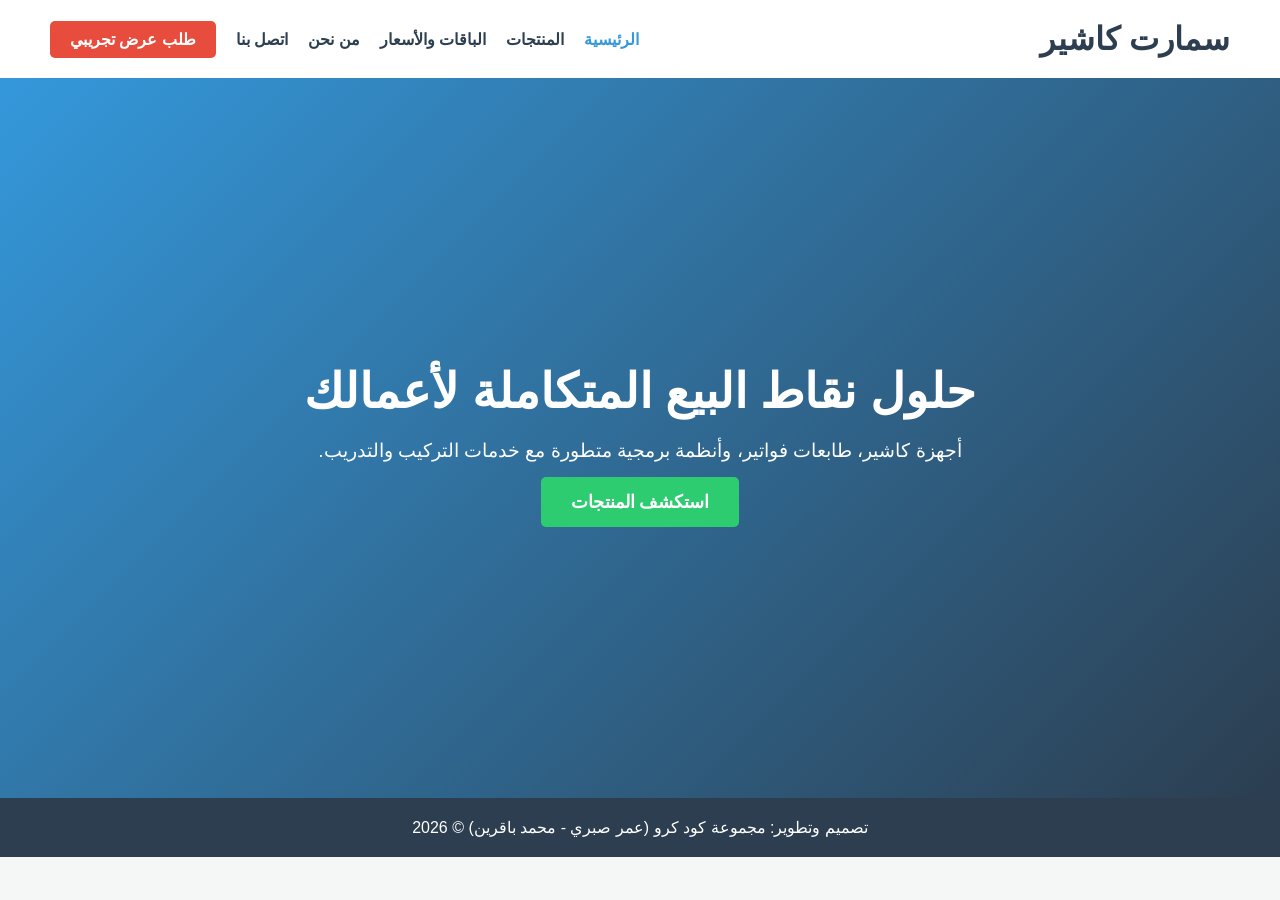
==== index.html @ 4216b622 "Initial commit" ====
<!DOCTYPE html>
<html lang="ar" dir="rtl">
<head>
    <meta charset="UTF-8">
    <meta name="viewport" content="width=device-width, initial-scale=1.0">
    <title>سمارت كاشير | الرئيسية</title>
    <link rel="stylesheet" href="css/style.css">
</head>
<body>

    <!-- شريط التنقل العلوي -->
    <header>
        <div class="logo">
            <h1>سمارت كاشير</h1>
        </div>
        <nav>
            <ul>
                <li><a href="index.html" class="active">الرئيسية</a></li>
                <li><a href="products.html">المنتجات</a></li>
                <li><a href="pricing.html">الباقات والأسعار</a></li>
                <li><a href="about.html">من نحن</a></li>
                <li><a href="contact.html">اتصل بنا</a></li>
                <li><a href="demo.html" class="btn-demo">طلب عرض تجريبي</a></li>
            </ul>
        </nav>
    </header>

    <!-- القسم الرئيسي (واجهة الموقع) -->
    <section class="hero">
        <div class="hero-content">
            <h2>حلول نقاط البيع المتكاملة لأعمالك</h2>
            <p>أجهزة كاشير، طابعات فواتير، وأنظمة برمجية متطورة مع خدمات التركيب والتدريب.</p>
            <a href="products.html" class="btn-primary">استكشف المنتجات</a>
        </div>
    </section>

    <!-- تذييل الصفحة -->
    <footer>
        <p>تصميم وتطوير: مجموعة كود كرو (عمر صبري - محمد باقرين) &copy; 2026</p>
    </footer>

</body>
</html>
---- css/style.css ----
/* إعدادات عامة */
* {
    margin: 0;
    padding: 0;
    box-sizing: border-box;
    font-family: 'Segoe UI', Tahoma, Geneva, Verdana, sans-serif;
}

body {
    background-color: #f4f7f6;
    color: #333;
}

/* شريط التنقل */
header {
    background-color: #ffffff;
    display: flex;
    justify-content: space-between;
    align-items: center;
    padding: 20px 50px;
    box-shadow: 0 2px 5px rgba(0,0,0,0.1);
}

header .logo h1 {
    color: #2c3e50;
}

nav ul {
    list-style: none;
    display: flex;
    align-items: center;
}

nav ul li {
    margin-right: 20px;
}

nav ul li a {
    text-decoration: none;
    color: #2c3e50;
    font-weight: bold;
    transition: color 0.3s;
}

nav ul li a:hover, nav ul li a.active {
    color: #3498db;
}

/* زر طلب العرض التجريبي */
.btn-demo {
    background-color: #e74c3c;
    color: white !important;
    padding: 10px 20px;
    border-radius: 5px;
}

.btn-demo:hover {
    background-color: #c0392b;
}

/* القسم الرئيسي (Hero) */
.hero {
    height: 80vh;
    display: flex;
    justify-content: center;
    align-items: center;
    text-align: center;
    background: linear-gradient(135deg, #3498db, #2c3e50);
    color: white;
    padding: 0 20px;
}

.hero h2 {
    font-size: 3rem;
    margin-bottom: 20px;
}

.hero p {
    font-size: 1.2rem;
    margin-bottom: 30px;
}

.btn-primary {
    background-color: #2ecc71;
    color: white;
    padding: 15px 30px;
    text-decoration: none;
    font-size: 1.1rem;
    border-radius: 5px;
    font-weight: bold;
}

.btn-primary:hover {
    background-color: #27ae60;
}

/* التذييل */
footer {
    text-align: center;
    padding: 20px;
    background-color: #2c3e50;
    color: white;
    margin-top: auto;
}

/* --- تنسيقات صفحة المنتجات --- */
.products-section {
    padding: 50px 20px;
    max-width: 1200px;
    margin: 0 auto;
}

.section-title {
    text-align: center;
    margin-bottom: 40px;
}

.section-title h2 {
    font-size: 2.5rem;
    color: #2c3e50;
    margin-bottom: 10px;
}

.section-title p {
    color: #7f8c8d;
    font-size: 1.1rem;
}

/* شبكة عرض المنتجات */
.product-grid {
    display: grid;
    grid-template-columns: repeat(auto-fit, minmax(250px, 1fr));
    gap: 30px;
}

/* بطاقة المنتج */
.product-card {
    background-color: #ffffff;
    border-radius: 10px;
    padding: 20px;
    text-align: center;
    box-shadow: 0 4px 8px rgba(0,0,0,0.1);
    transition: transform 0.3s ease, box-shadow 0.3s ease;
}

.product-card:hover {
    transform: translateY(-10px);
    box-shadow: 0 10px 20px rgba(0,0,0,0.15);
}

.product-placeholder {
    background-color: #ecf0f1;
    color: #95a5a6;
    height: 180px;
    border-radius: 8px;
    display: flex;
    align-items: center;
    justify-content: center;
    margin-bottom: 15px;
    font-weight: bold;
    border: 2px dashed #bdc3c7;
}

.product-card h3 {
    color: #2c3e50;
    font-size: 1.3rem;
    margin-bottom: 10px;
}

.product-card p {
    color: #7f8c8d;
    font-size: 0.95rem;
    margin-bottom: 15px;
    line-height: 1.5;
}

.product-card .price {
    display: block;
    font-size: 1.5rem;
    color: #e74c3c;
    font-weight: bold;
    margin-bottom: 15px;
}

/* زر التفاصيل المفرغ */
.btn-outline {
    display: inline-block;
    padding: 10px 20px;
    border: 2px solid #3498db;
    color: #3498db;
    text-decoration: none;
    border-radius: 5px;
    font-weight: bold;
    transition: background-color 0.3s, color 0.3s;
}

.btn-outline:hover {
    background-color: #3498db;
    color: #ffffff;
}

/* --- تنسيقات صفحة الباقات والأسعار --- */
.pricing-section {
    padding: 50px 20px;
    max-width: 1100px;
    margin: 0 auto;
}

.pricing-grid {
    display: grid;
    grid-template-columns: repeat(auto-fit, minmax(300px, 1fr));
    gap: 30px;
    margin-top: 40px;
    align-items: center; /* لتوسيط البطاقات بشكل جميل */
}

/* تصميم بطاقة السعر الأساسية */
.pricing-card {
    background-color: #ffffff;
    border-radius: 10px;
    padding: 40px 20px;
    text-align: center;
    box-shadow: 0 5px 15px rgba(0,0,0,0.05);
    border: 1px solid #ecf0f1;
    position: relative;
    transition: transform 0.3s ease;
}

.pricing-card:hover {
    transform: translateY(-5px);
}

.pricing-card h3 {
    color: #2c3e50;
    font-size: 1.5rem;
    margin-bottom: 15px;
}

.pricing-card .price {
    color: #7f8c8d;
    font-size: 1.1rem;
    margin-bottom: 25px;
}

.pricing-card .price span {
    font-size: 3rem;
    color: #2c3e50;
    font-weight: bold;
}

/* قائمة مميزات الباقة */
.pricing-card .features {
    list-style: none;
    margin-bottom: 30px;
    padding: 0;
}

.pricing-card .features li {
    color: #7f8c8d;
    margin-bottom: 15px;
    border-bottom: 1px solid #ecf0f1;
    padding-bottom: 10px;
}

.pricing-card .features li:last-child {
    border-bottom: none;
}

/* تصميم الباقة الاحترافية (المميزة) */
.pricing-card.featured {
    border: 2px solid #3498db;
    box-shadow: 0 10px 25px rgba(52, 152, 219, 0.2);
    transform: scale(1.05); /* جعلها أكبر قليلاً من الباقين */
    z-index: 1;
}

.pricing-card.featured:hover {
    transform: scale(1.05) translateY(-5px);
}

/* شريط "الأكثر طلباً" */
.pricing-card.featured .badge {
    background-color: #3498db;
    color: #ffffff;
    padding: 8px 20px;
    border-radius: 20px;
    font-size: 0.9rem;
    font-weight: bold;
    position: absolute;
    top: -15px;
    left: 50%;
    transform: translateX(-50%);
}

/* --- تنسيقات صفحة طلب العرض التجريبي (النماذج) --- */
.demo-section {
    padding: 50px 20px;
}

.demo-container {
    max-width: 600px; /* لتحديد عرض النموذج وجعله أنيقاً في المنتصف */
    margin: 0 auto;
    background-color: #ffffff;
    padding: 40px;
    border-radius: 10px;
    box-shadow: 0 4px 15px rgba(0,0,0,0.05);
    border-top: 4px solid #3498db; /* شريط أزرق جمالي أعلى النموذج */
}

.demo-form .form-group {
    margin-bottom: 20px;
}

.demo-form label {
    display: block;
    margin-bottom: 8px;
    color: #2c3e50;
    font-weight: bold;
}

/* تنسيق حقول الإدخال والقائمة المنسدلة ومربع النص */
.demo-form input,
.demo-form select,
.demo-form textarea {
    width: 100%;
    padding: 12px;
    border: 1px solid #dcdde1;
    border-radius: 5px;
    font-size: 1rem;
    font-family: inherit; /* لتوحيد نوع الخط مع باقي الموقع */
    transition: border-color 0.3s, box-shadow 0.3s;
}

/* تأثير عند النقر داخل الحقل (Focus) */
.demo-form input:focus,
.demo-form select:focus,
.demo-form textarea:focus {
    border-color: #3498db;
    box-shadow: 0 0 5px rgba(52, 152, 219, 0.3);
    outline: none;
}

/* تمديد زر الإرسال بعرض النموذج كامل */
.btn-submit {
    width: 100%;
    cursor: pointer;
    border: none;
    font-size: 1.2rem;
    margin-top: 10px;
}

/* --- تنسيقات صفحة من نحن --- */
.about-section {
    padding: 50px 20px;
}

.about-container {
    max-width: 900px;
    margin: 0 auto;
}

.about-text {
    text-align: center;
    margin-bottom: 50px;
    background-color: #ffffff;
    padding: 40px;
    border-radius: 10px;
    box-shadow: 0 4px 10px rgba(0,0,0,0.05);
}

.about-text h2 {
    color: #2c3e50;
    font-size: 2rem;
    margin-bottom: 20px;
}

.about-text p {
    color: #7f8c8d;
    font-size: 1.1rem;
    line-height: 1.8;
}

/* تنسيق قسم فريق العمل */
.team-section h2 {
    text-align: center;
    color: #2c3e50;
    margin-bottom: 30px;
}

.team-grid {
    display: flex;
    justify-content: center;
    gap: 40px;
    flex-wrap: wrap;
}

.team-member {
    background-color: #ffffff;
    padding: 30px;
    border-radius: 10px;
    text-align: center;
    box-shadow: 0 4px 10px rgba(0,0,0,0.05);
    width: 250px;
    transition: transform 0.3s ease;
}

.team-member:hover {
    transform: translateY(-5px);
}

.member-avatar {
    font-size: 4rem;
    margin-bottom: 15px;
    background-color: #ecf0f1;
    width: 100px;
    height: 100px;
    line-height: 100px;
    border-radius: 50%;
    margin: 0 auto 15px auto;
}

.team-member h3 {
    color: #2c3e50;
    font-size: 1.2rem;
    margin-bottom: 5px;
}

.team-member p {
    color: #3498db;
    font-size: 0.9rem;
    font-weight: bold;
}

/* --- تنسيقات صفحة اتصل بنا --- */
.contact-section {
    padding: 50px 20px;
}

.contact-container {
    max-width: 1000px;
    margin: 0 auto;
    display: grid;
    grid-template-columns: 1fr 1.5fr; /* تقسيم الشاشة: جزء للمعلومات وجزء أكبر للنموذج */
    gap: 40px;
}

/* صندوق معلومات التواصل */
.contact-info {
    background-color: #2c3e50;
    color: #ffffff;
    padding: 40px;
    border-radius: 10px;
    box-shadow: 0 4px 15px rgba(0,0,0,0.1);
}

.contact-info h3 {
    font-size: 1.6rem;
    margin-bottom: 25px;
    color: #3498db;
}

.contact-info p {
    font-size: 1.1rem;
    margin-bottom: 20px;
    line-height: 1.6;
}

/* صندوق نموذج المراسلة */
.contact-form-wrapper {
    background-color: #ffffff;
    padding: 40px;
    border-radius: 10px;
    box-shadow: 0 4px 15px rgba(0,0,0,0.05);
    border-top: 4px solid #2ecc71; /* شريط أخضر جمالي يختلف عن صفحة العرض التجريبي */
}

/* التجاوب مع شاشات الجوال (Responsive Design) */
@media (max-width: 768px) {
    .contact-container {
        grid-template-columns: 1fr; /* جعل القسمين فوق بعضهما في الشاشات الصغيرة */
    }
    
    header {
        flex-direction: column;
        padding: 20px;
    }
    
    nav ul {
        margin-top: 15px;
        flex-wrap: wrap;
        justify-content: center;
        gap: 10px;
    }
}

/* --- تنسيقات صفحة تفاصيل المنتج --- */
.product-details-section {
    padding: 60px 20px;
}

.details-container {
    max-width: 1000px;
    margin: 0 auto;
    display: grid;
    grid-template-columns: 1fr 1fr; /* تقسيم متساوٍ بين الصورة والتفاصيل */
    gap: 50px;
    background-color: #ffffff;
    padding: 40px;
    border-radius: 10px;
    box-shadow: 0 5px 20px rgba(0,0,0,0.05);
}

.product-image-large {
    background-color: #ecf0f1;
    border: 2px dashed #bdc3c7;
    border-radius: 10px;
    display: flex;
    align-items: center;
    justify-content: center;
    font-size: 1.5rem;
    color: #95a5a6;
    min-height: 400px;
}

.product-info h2 {
    font-size: 2.2rem;
    color: #2c3e50;
    margin-bottom: 15px;
}

.product-info .price-tag {
    font-size: 2.5rem;
    color: #e74c3c;
    font-weight: bold;
    margin-bottom: 25px;
}

.product-info .description {
    font-size: 1.1rem;
    color: #7f8c8d;
    line-height: 1.8;
    margin-bottom: 30px;
}

.product-info h3 {
    font-size: 1.3rem;
    color: #3498db;
    margin-bottom: 15px;
}

.specs-list {
    list-style: none;
    margin-bottom: 40px;
}

.specs-list li {
    font-size: 1rem;
    color: #2c3e50;
    margin-bottom: 12px;
    padding-right: 20px;
    position: relative;
}

.specs-list li::before {
    content: '✓';
    position: absolute;
    right: 0;
    color: #2ecc71;
    font-weight: bold;
}

.action-buttons {
    display: flex;
    gap: 15px;
}

/* تحديث إضافي للتجاوب مع الجوال لصفحة التفاصيل */
@media (max-width: 768px) {
    .details-container {
        grid-template-columns: 1fr; /* جعل الصورة فوق التفاصيل في الشاشات الصغيرة */
    }
    
    .action-buttons {
        flex-direction: column;
    }
}
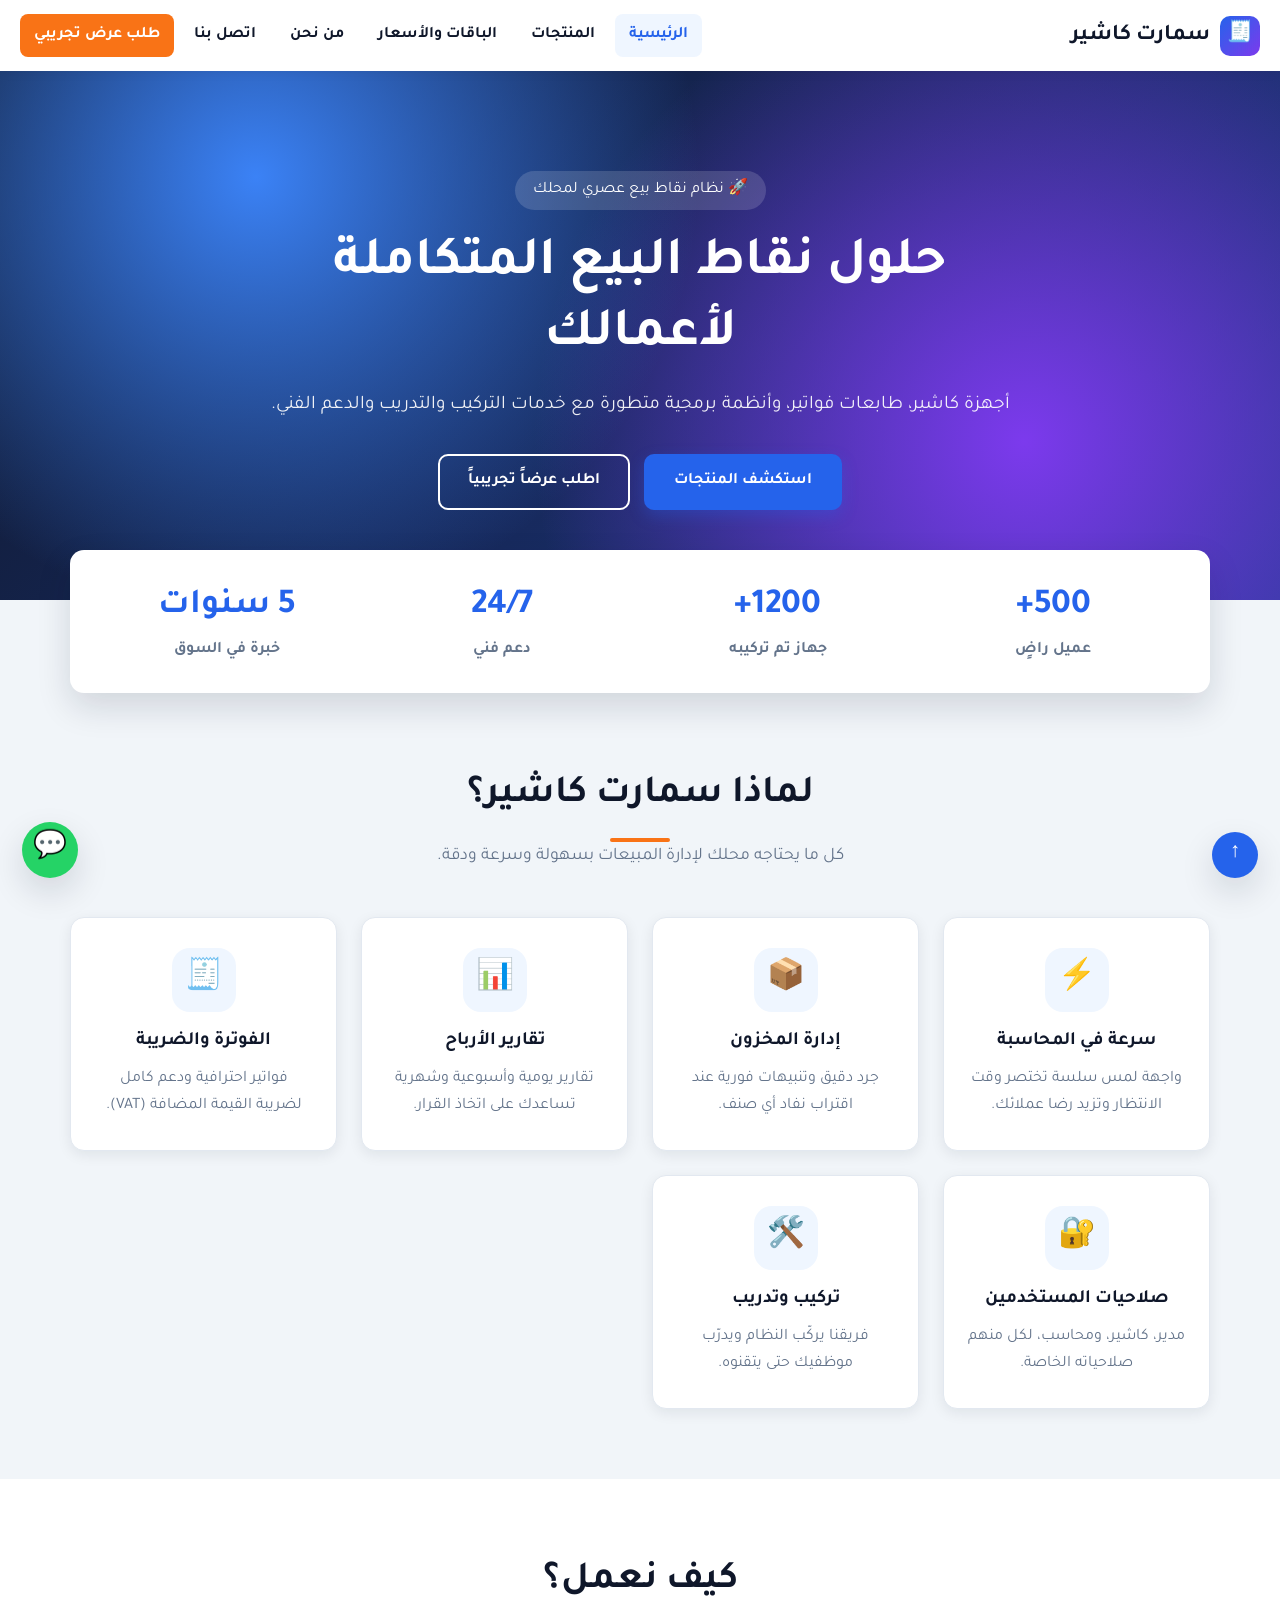
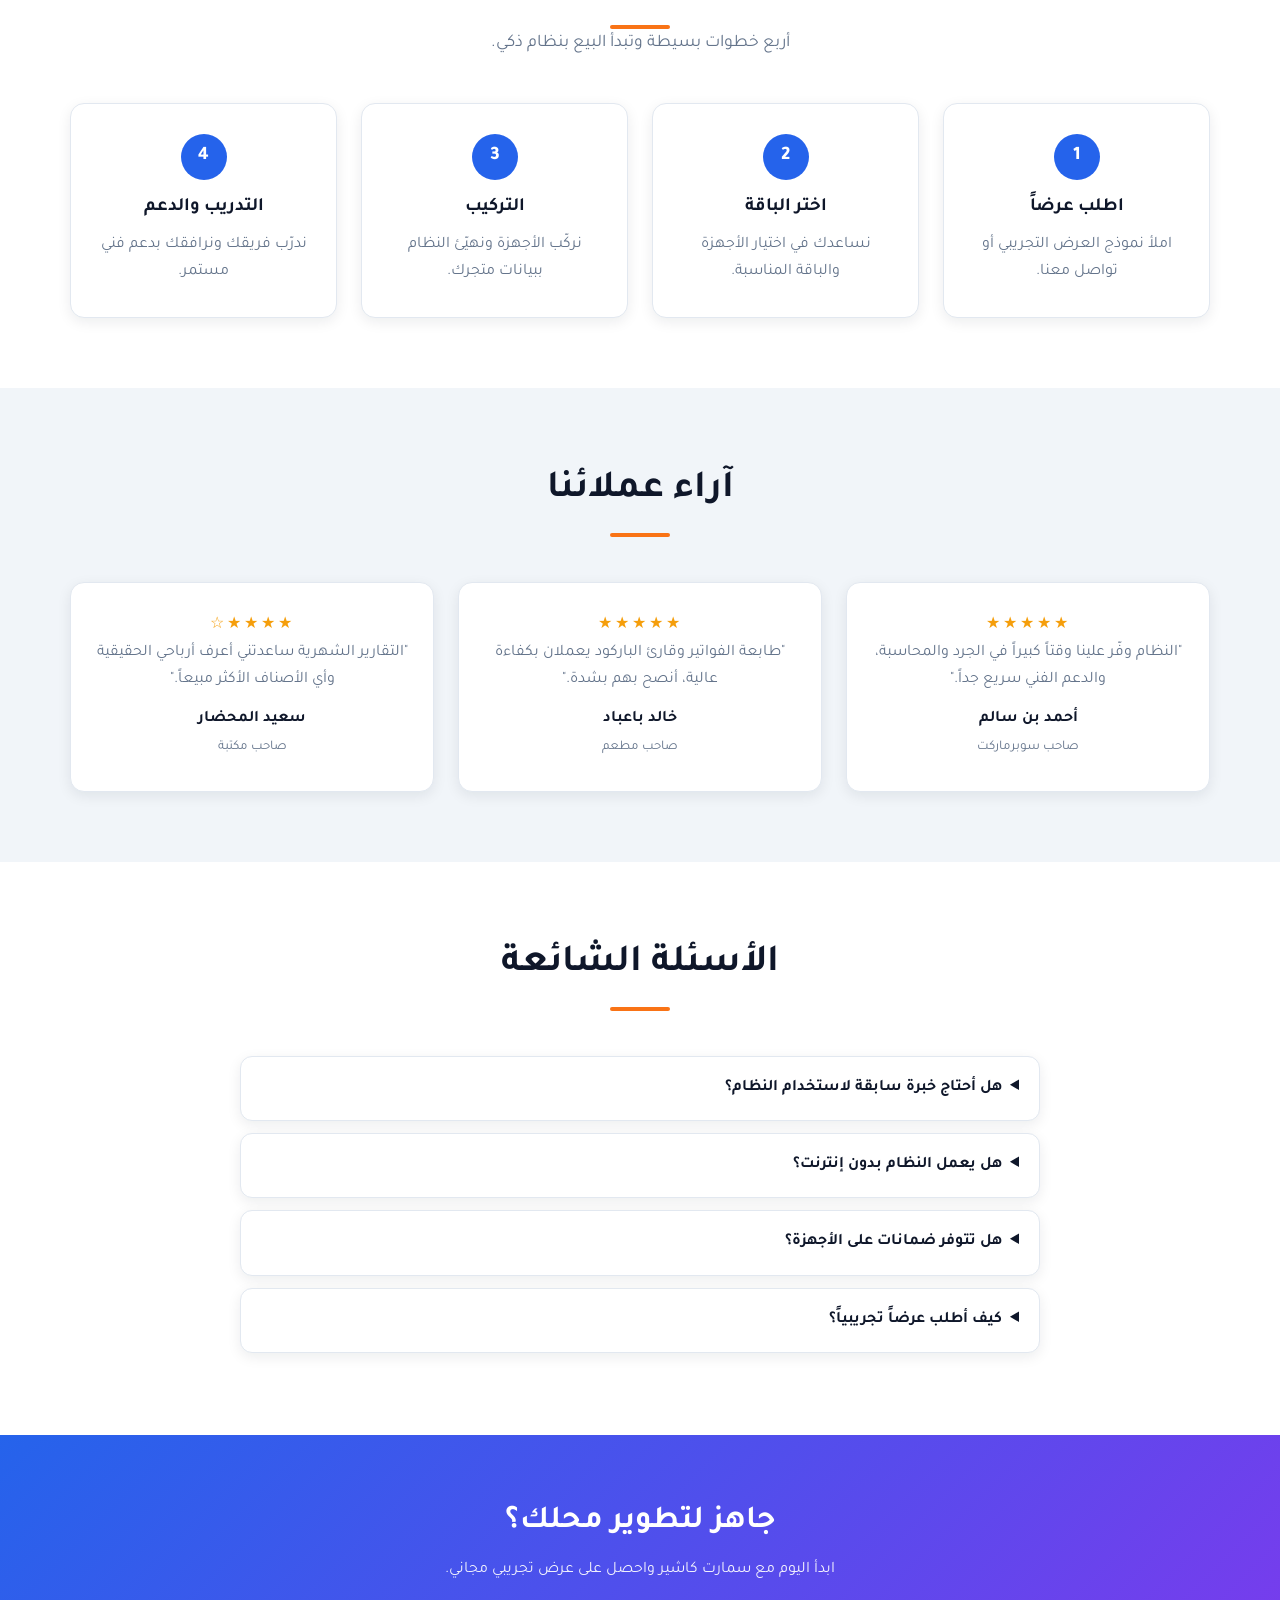
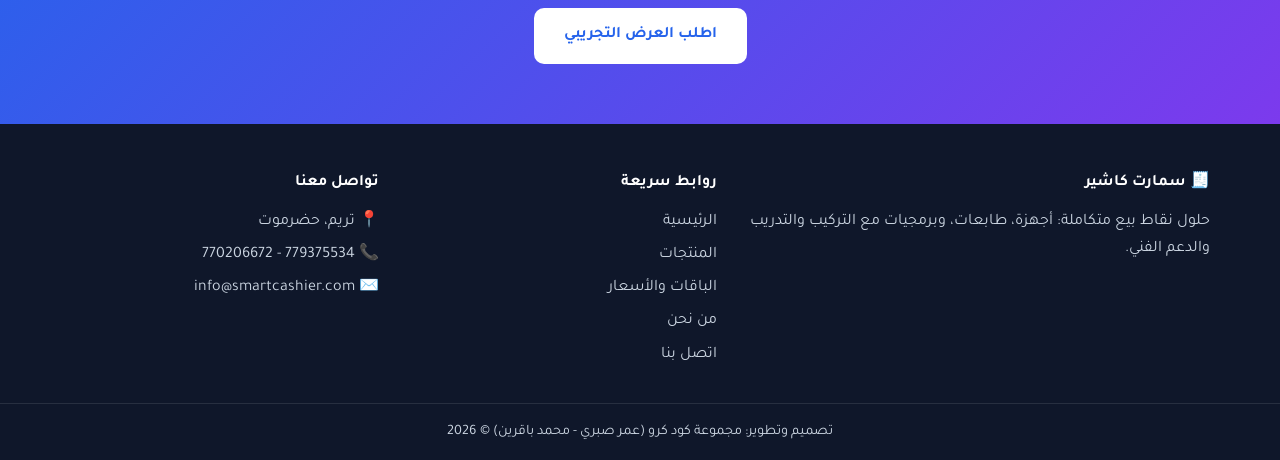
==== commit 07bfaa7b: "تحديث الموقع إلى HTML و CSS فقط." ====
--- a/index.html
+++ b/index.html
@@ -4,40 +4,125 @@
     <meta charset="UTF-8">
     <meta name="viewport" content="width=device-width, initial-scale=1.0">
     <title>سمارت كاشير | الرئيسية</title>
+    <meta name="description" content="حلول نقاط البيع المتكاملة: أجهزة كاشير وطابعات وبرمجيات مع التركيب والتدريب.">
+    <link href="https://fonts.googleapis.com/css2?family=Tajawal:wght@400;500;700;800&display=swap" rel="stylesheet">
     <link rel="stylesheet" href="css/style.css">
 </head>
-<body>
+<body id="top">
 
-    <!-- شريط التنقل العلوي -->
     <header>
-        <div class="logo">
-            <h1>سمارت كاشير</h1>
+        <div class="header-inner">
+            <a class="logo" href="index.html"><span class="logo-icon">🧾</span><h1>سمارت كاشير</h1></a>
+            <input type="checkbox" id="menu-btn" class="sr" aria-label="فتح القائمة">
+            <label for="menu-btn" class="menu-toggle">☰</label>
+            <nav>
+                <ul>
+                    <li><a href="index.html" class="active">الرئيسية</a></li>
+                    <li><a href="products.html">المنتجات</a></li>
+                    <li><a href="pricing.html">الباقات والأسعار</a></li>
+                    <li><a href="about.html">من نحن</a></li>
+                    <li><a href="contact.html">اتصل بنا</a></li>
+                    <li><a href="demo.html" class="btn-demo">طلب عرض تجريبي</a></li>
+                </ul>
+            </nav>
         </div>
-        <nav>
-            <ul>
-                <li><a href="index.html" class="active">الرئيسية</a></li>
-                <li><a href="products.html">المنتجات</a></li>
-                <li><a href="pricing.html">الباقات والأسعار</a></li>
-                <li><a href="about.html">من نحن</a></li>
-                <li><a href="contact.html">اتصل بنا</a></li>
-                <li><a href="demo.html" class="btn-demo">طلب عرض تجريبي</a></li>
-            </ul>
-        </nav>
     </header>
 
-    <!-- القسم الرئيسي (واجهة الموقع) -->
-    <section class="hero">
-        <div class="hero-content">
-            <h2>حلول نقاط البيع المتكاملة لأعمالك</h2>
-            <p>أجهزة كاشير، طابعات فواتير، وأنظمة برمجية متطورة مع خدمات التركيب والتدريب.</p>
-            <a href="products.html" class="btn-primary">استكشف المنتجات</a>
+    <main id="main">
+        <section class="hero">
+            <div class="hero-content">
+                <span class="tag">🚀 نظام نقاط بيع عصري لمحلك</span>
+                <h2>حلول نقاط البيع المتكاملة لأعمالك</h2>
+                <p>أجهزة كاشير، طابعات فواتير، وأنظمة برمجية متطورة مع خدمات التركيب والتدريب والدعم الفني.</p>
+                <div class="hero-actions">
+                    <a href="products.html" class="btn-primary">استكشف المنتجات</a>
+                    <a href="demo.html" class="btn-outline">اطلب عرضاً تجريبياً</a>
+                </div>
+            </div>
+        </section>
+
+        <section class="stats container">
+            <div class="stats-grid">
+                <div class="stat"><strong>500+</strong><span>عميل راضٍ</span></div>
+                <div class="stat"><strong>1200+</strong><span>جهاز تم تركيبه</span></div>
+                <div class="stat"><strong>24/7</strong><span>دعم فني</span></div>
+                <div class="stat"><strong>5 سنوات</strong><span>خبرة في السوق</span></div>
+            </div>
+        </section>
+
+        <section class="section">
+            <div class="container">
+                <div class="section-title">
+                    <h2>لماذا سمارت كاشير؟</h2>
+                    <p>كل ما يحتاجه محلك لإدارة المبيعات بسهولة وسرعة ودقة.</p>
+                </div>
+                <div class="features-grid">
+                    <div class="feature"><div class="icon">⚡</div><h3>سرعة في المحاسبة</h3><p>واجهة لمس سلسة تختصر وقت الانتظار وتزيد رضا عملائك.</p></div>
+                    <div class="feature"><div class="icon">📦</div><h3>إدارة المخزون</h3><p>جرد دقيق وتنبيهات فورية عند اقتراب نفاد أي صنف.</p></div>
+                    <div class="feature"><div class="icon">📊</div><h3>تقارير الأرباح</h3><p>تقارير يومية وأسبوعية وشهرية تساعدك على اتخاذ القرار.</p></div>
+                    <div class="feature"><div class="icon">🧾</div><h3>الفوترة والضريبة</h3><p>فواتير احترافية ودعم كامل لضريبة القيمة المضافة (VAT).</p></div>
+                    <div class="feature"><div class="icon">🔐</div><h3>صلاحيات المستخدمين</h3><p>مدير، كاشير، ومحاسب، لكل منهم صلاحياته الخاصة.</p></div>
+                    <div class="feature"><div class="icon">🛠️</div><h3>تركيب وتدريب</h3><p>فريقنا يركّب النظام ويدرّب موظفيك حتى يتقنوه.</p></div>
+                </div>
+            </div>
+        </section>
+
+        <section class="section section-alt">
+            <div class="container">
+                <div class="section-title">
+                    <h2>كيف نعمل؟</h2>
+                    <p>أربع خطوات بسيطة وتبدأ البيع بنظام ذكي.</p>
+                </div>
+                <div class="steps-grid">
+                    <div class="step"><div class="num">1</div><h3>اطلب عرضاً</h3><p>املأ نموذج العرض التجريبي أو تواصل معنا.</p></div>
+                    <div class="step"><div class="num">2</div><h3>اختر الباقة</h3><p>نساعدك في اختيار الأجهزة والباقة المناسبة.</p></div>
+                    <div class="step"><div class="num">3</div><h3>التركيب</h3><p>نركّب الأجهزة ونهيّئ النظام ببيانات متجرك.</p></div>
+                    <div class="step"><div class="num">4</div><h3>التدريب والدعم</h3><p>ندرّب فريقك ونرافقك بدعم فني مستمر.</p></div>
+                </div>
+            </div>
+        </section>
+
+        <section class="section">
+            <div class="container">
+                <div class="section-title"><h2>آراء عملائنا</h2></div>
+                <div class="testi-grid">
+                    <div class="testi"><div class="stars">★★★★★</div><p>"النظام وفّر علينا وقتاً كبيراً في الجرد والمحاسبة، والدعم الفني سريع جداً."</p><h4>أحمد بن سالم</h4><small>صاحب سوبرماركت</small></div>
+                    <div class="testi"><div class="stars">★★★★★</div><p>"طابعة الفواتير وقارئ الباركود يعملان بكفاءة عالية، أنصح بهم بشدة."</p><h4>خالد باعباد</h4><small>صاحب مطعم</small></div>
+                    <div class="testi"><div class="stars">★★★★☆</div><p>"التقارير الشهرية ساعدتني أعرف أرباحي الحقيقية وأي الأصناف الأكثر مبيعاً."</p><h4>سعيد المحضار</h4><small>صاحب مكتبة</small></div>
+                </div>
+            </div>
+        </section>
+
+        <section class="section section-alt">
+            <div class="container">
+                <div class="section-title"><h2>الأسئلة الشائعة</h2></div>
+                <div class="faq">
+                    <details><summary>هل أحتاج خبرة سابقة لاستخدام النظام؟</summary><p>لا، النظام سهل الاستخدام ونقدّم تدريباً كاملاً لموظفيك عند التركيب.</p></details>
+                    <details><summary>هل يعمل النظام بدون إنترنت؟</summary><p>نعم، العمليات الأساسية للبيع تعمل دون اتصال.</p></details>
+                    <details><summary>هل تتوفر ضمانات على الأجهزة؟</summary><p>جميع الأجهزة تأتي بضمان لمدة سنة مع خدمة الصيانة.</p></details>
+                    <details><summary>كيف أطلب عرضاً تجريبياً؟</summary><p>من صفحة طلب العرض التجريبي أو عبر واتساب والهاتف.</p></details>
+                </div>
+            </div>
+        </section>
+
+        <section class="cta">
+            <h2>جاهز لتطوير محلك؟</h2>
+            <p>ابدأ اليوم مع سمارت كاشير واحصل على عرض تجريبي مجاني.</p>
+            <a href="demo.html" class="btn-light">اطلب العرض التجريبي</a>
+        </section>
+    </main>
+
+    <a class="whatsapp" href="https://wa.me/967779375534" target="_blank" rel="noopener" aria-label="واتساب">💬</a>
+    <a class="to-top" href="#top" aria-label="للأعلى">↑</a>
+
+    <footer>
+        <div class="footer-grid">
+            <div><h4>🧾 سمارت كاشير</h4><p>حلول نقاط بيع متكاملة: أجهزة، طابعات، وبرمجيات مع التركيب والتدريب والدعم الفني.</p></div>
+            <div><h4>روابط سريعة</h4><ul><li><a href="index.html">الرئيسية</a></li><li><a href="products.html">المنتجات</a></li><li><a href="pricing.html">الباقات والأسعار</a></li><li><a href="about.html">من نحن</a></li><li><a href="contact.html">اتصل بنا</a></li></ul></div>
+            <div><h4>تواصل معنا</h4><ul><li>📍 تريم، حضرموت</li><li>📞 779375534 - 770206672</li><li>✉️ info@smartcashier.com</li></ul></div>
         </div>
-    </section>
-
-    <!-- تذييل الصفحة -->
-    <footer>
-        <p>تصميم وتطوير: مجموعة كود كرو (عمر صبري - محمد باقرين) &copy; 2026</p>
+        <div class="copyright">تصميم وتطوير: مجموعة كود كرو (عمر صبري - محمد باقرين) &copy; 2026</div>
     </footer>
 
 </body>
-</html>+</html>
--- a/css/style.css
+++ b/css/style.css
@@ -1,586 +1,221 @@
-/* إعدادات عامة */
-* {
-    margin: 0;
-    padding: 0;
-    box-sizing: border-box;
-    font-family: 'Segoe UI', Tahoma, Geneva, Verdana, sans-serif;
+/* ===== سمارت كاشير - HTML & CSS فقط ===== */
+:root {
+    --primary: #2563eb;
+    --primary-dark: #1d4ed8;
+    --secondary: #0f172a;
+    --accent: #f97316;
+    --success: #16a34a;
+    --bg: #f1f5f9;
+    --card: #ffffff;
+    --muted: #64748b;
+    --border: #e2e8f0;
+    --radius: 14px;
+    --shadow: 0 4px 14px rgba(15, 23, 42, .08);
+    --shadow-lg: 0 14px 34px rgba(15, 23, 42, .14);
 }
 
-body {
-    background-color: #f4f7f6;
-    color: #333;
+* { margin: 0; padding: 0; box-sizing: border-box; }
+html { scroll-behavior: smooth; }
+body { font-family: 'Tajawal', 'Segoe UI', Tahoma, sans-serif; background: var(--bg); color: #1e293b; line-height: 1.7; min-height: 100vh; display: flex; flex-direction: column; }
+main { flex: 1; }
+img { max-width: 100%; display: block; }
+a { color: inherit; }
+:focus-visible { outline: 3px solid var(--accent); outline-offset: 2px; }
+.container { max-width: 1180px; margin: 0 auto; padding: 0 20px; }
+.sr { position: absolute; opacity: 0; pointer-events: none; }
+
+/* الهيدر */
+header { background: #fff; position: sticky; top: 0; z-index: 100; box-shadow: 0 2px 10px rgba(0, 0, 0, .06); }
+.header-inner { display: flex; justify-content: space-between; align-items: center; padding: 14px 20px; max-width: 1280px; margin: 0 auto; position: relative; }
+.logo { text-decoration: none; display: flex; align-items: center; gap: 10px; }
+.logo-icon { width: 40px; height: 40px; border-radius: 10px; background: linear-gradient(135deg, var(--primary), #7c3aed); display: grid; place-items: center; font-size: 1.3rem; }
+.logo h1 { font-size: 1.4rem; color: var(--secondary); }
+nav ul { list-style: none; display: flex; align-items: center; gap: 6px; }
+nav ul li a { text-decoration: none; color: var(--secondary); font-weight: 700; padding: 8px 14px; border-radius: 8px; transition: .25s; display: inline-block; }
+nav ul li a:hover, nav ul li a.active { color: var(--primary); background: #eff6ff; }
+nav ul li a.btn-demo { background: var(--accent); color: #fff; }
+nav ul li a.btn-demo:hover { background: #ea580c; }
+.menu-toggle { display: none; border: 2px solid var(--border); border-radius: 8px; font-size: 1.4rem; padding: 2px 12px; cursor: pointer; }
+
+/* الأزرار */
+.btn-primary, .btn-outline, .btn-light { display: inline-block; padding: 12px 28px; border-radius: 10px; font-weight: 700; font-size: 1rem; text-decoration: none; cursor: pointer; border: 2px solid transparent; transition: .25s; font-family: inherit; text-align: center; }
+.btn-primary { background: var(--primary); color: #fff; box-shadow: 0 6px 16px rgba(37, 99, 235, .3); }
+.btn-primary:hover { background: var(--primary-dark); transform: translateY(-2px); }
+.btn-outline { border-color: var(--primary); color: var(--primary); }
+.btn-outline:hover { background: var(--primary); color: #fff; }
+.btn-light { background: #fff; color: var(--primary); }
+.btn-light:hover { transform: translateY(-2px); }
+.btn-sm { padding: 8px 16px; font-size: .9rem; }
+
+/* الهيرو */
+.hero { color: #fff; text-align: center; padding: 100px 20px 90px; background: radial-gradient(circle at 20% 20%, #3b82f6 0, transparent 40%), radial-gradient(circle at 80% 70%, #7c3aed 0, transparent 45%), linear-gradient(135deg, #0f172a, #1e3a8a); }
+.hero-content { max-width: 800px; margin: 0 auto; }
+.hero .tag { display: inline-block; background: rgba(255, 255, 255, .15); padding: 6px 18px; border-radius: 30px; margin-bottom: 20px; }
+.hero h2 { font-size: clamp(2rem, 5vw, 3.4rem); line-height: 1.3; margin-bottom: 18px; }
+.hero p { font-size: 1.2rem; opacity: .92; margin-bottom: 32px; }
+.hero-actions { display: flex; gap: 14px; justify-content: center; flex-wrap: wrap; }
+.hero .btn-outline { border-color: #fff; color: #fff; }
+.hero .btn-outline:hover { background: #fff; color: var(--primary); }
+
+.stats { margin-top: -50px; position: relative; z-index: 2; }
+.stats-grid { display: grid; grid-template-columns: repeat(auto-fit, minmax(160px, 1fr)); gap: 18px; background: var(--card); padding: 28px; border-radius: var(--radius); box-shadow: var(--shadow-lg); text-align: center; }
+.stat strong { display: block; font-size: 2.2rem; color: var(--primary); }
+.stat span { color: var(--muted); font-weight: 700; }
+
+/* الأقسام */
+.section { padding: 70px 0; }
+.section-alt { background: #fff; }
+.section-title { text-align: center; margin-bottom: 45px; }
+.section-title h2 { font-size: clamp(1.7rem, 4vw, 2.4rem); color: var(--secondary); }
+.section-title h2::after { content: ''; display: block; width: 60px; height: 4px; background: var(--accent); border-radius: 4px; margin: 10px auto 0; }
+.section-title p { color: var(--muted); font-size: 1.1rem; }
+.page-banner { background: linear-gradient(135deg, #0f172a, #1e3a8a); color: #fff; text-align: center; padding: 55px 20px; }
+.page-banner h2 { font-size: 2.3rem; }
+.page-banner p { opacity: .85; }
+
+.features-grid, .steps-grid, .testi-grid, .values { display: grid; grid-template-columns: repeat(auto-fit, minmax(240px, 1fr)); gap: 24px; }
+.values { margin-bottom: 50px; }
+.feature, .step, .testi { background: var(--card); padding: 30px 24px; border-radius: var(--radius); box-shadow: var(--shadow); text-align: center; transition: .3s; border: 1px solid var(--border); }
+.feature:hover, .step:hover, .testi:hover { transform: translateY(-6px); box-shadow: var(--shadow-lg); }
+.feature .icon { width: 64px; height: 64px; margin: 0 auto 14px; border-radius: 18px; background: #eff6ff; display: grid; place-items: center; font-size: 1.9rem; }
+.feature h3, .step h3 { color: var(--secondary); margin-bottom: 8px; }
+.feature p, .step p, .testi p { color: var(--muted); }
+.step .num { width: 46px; height: 46px; border-radius: 50%; background: var(--primary); color: #fff; font-weight: 800; display: grid; place-items: center; margin: 0 auto 12px; font-size: 1.2rem; }
+.testi .stars { color: #f59e0b; letter-spacing: 3px; }
+.testi h4 { margin-top: 12px; color: var(--secondary); }
+.testi small { color: var(--muted); }
+
+/* الأسئلة الشائعة (details بدون JS) */
+.faq { max-width: 800px; margin: 0 auto; }
+.faq details { background: var(--card); border: 1px solid var(--border); border-radius: 12px; margin-bottom: 12px; padding: 4px 20px; box-shadow: var(--shadow); }
+.faq summary { cursor: pointer; font-weight: 700; padding: 14px 0; color: var(--secondary); }
+.faq details[open] summary { color: var(--primary); }
+.faq details p { color: var(--muted); padding-bottom: 14px; }
+
+.cta { background: linear-gradient(135deg, var(--primary), #7c3aed); color: #fff; text-align: center; padding: 60px 20px; }
+.cta h2 { font-size: 2rem; }
+.cta p { margin: 8px 0 24px; opacity: .92; }
+
+/* المنتجات + فلترة بـ CSS فقط */
+.filters { display: flex; gap: 8px; flex-wrap: wrap; justify-content: center; margin-bottom: 30px; }
+.filter-btn { padding: 10px 22px; border-radius: 30px; border: 1px solid var(--border); background: #fff; cursor: pointer; font-weight: 700; color: var(--secondary); transition: .2s; }
+.filter-btn:hover { background: #eff6ff; }
+#f-all:checked ~ .filters label[for="f-all"],
+#f-hw:checked ~ .filters label[for="f-hw"],
+#f-sw:checked ~ .filters label[for="f-sw"] { background: var(--primary); color: #fff; border-color: var(--primary); }
+#f-hw:checked ~ .product-grid .product-card[data-cat="software"] { display: none; }
+#f-sw:checked ~ .product-grid .product-card[data-cat="hardware"] { display: none; }
+.product-grid { display: grid; grid-template-columns: repeat(auto-fill, minmax(250px, 1fr)); gap: 26px; }
+.product-card { background: var(--card); border-radius: var(--radius); padding: 20px; text-align: center; box-shadow: var(--shadow); transition: .3s; display: flex; flex-direction: column; position: relative; border: 1px solid var(--border); }
+.product-card:hover { transform: translateY(-8px); box-shadow: var(--shadow-lg); }
+.product-card .thumb { height: 190px; background: #f8fafc; border-radius: 10px; margin-bottom: 14px; display: grid; place-items: center; overflow: hidden; }
+.product-card .thumb img { width: 100%; height: 100%; object-fit: contain; }
+.product-card .cat { position: absolute; top: 14px; right: 14px; background: var(--secondary); color: #fff; font-size: .75rem; padding: 3px 12px; border-radius: 20px; }
+.product-card h3 { color: var(--secondary); font-size: 1.2rem; margin-bottom: 8px; }
+.product-card p { color: var(--muted); font-size: .95rem; margin-bottom: 14px; flex: 1; }
+.product-card .price { display: block; font-size: 1.6rem; color: var(--accent); font-weight: 800; margin-bottom: 14px; }
+.card-actions { display: flex; gap: 8px; justify-content: center; flex-wrap: wrap; }
+
+/* الباقات + تبديل شهري/سنوي بـ CSS فقط */
+.billing-toggle { display: flex; justify-content: center; align-items: center; gap: 14px; margin-bottom: 40px; font-weight: 700; }
+.billing-toggle label { cursor: pointer; }
+.slider { display: block; position: relative; width: 56px; height: 30px; background: var(--primary); border-radius: 30px; transition: .3s; }
+.slider::before { content: ''; position: absolute; width: 22px; height: 22px; background: #fff; border-radius: 50%; top: 4px; right: 4px; transition: .3s; }
+#billing:checked ~ .billing-toggle .slider { background: #94a3b8; }
+#billing:checked ~ .billing-toggle .slider::before { transform: translateX(-26px); }
+.save-badge { background: #dcfce7; color: var(--success); padding: 2px 10px; border-radius: 20px; font-size: .8rem; }
+.m { display: none; }
+#billing:checked ~ .pricing-grid .m { display: inline; }
+#billing:checked ~ .pricing-grid .y { display: none; }
+.pricing-grid { display: grid; grid-template-columns: repeat(auto-fit, minmax(290px, 1fr)); gap: 28px; align-items: center; }
+.pricing-card { background: var(--card); border-radius: var(--radius); padding: 40px 24px; text-align: center; box-shadow: var(--shadow); border: 1px solid var(--border); position: relative; transition: .3s; }
+.pricing-card:hover { transform: translateY(-6px); box-shadow: var(--shadow-lg); }
+.pricing-card h3 { font-size: 1.5rem; color: var(--secondary); margin-bottom: 12px; }
+.pricing-card .price { color: var(--muted); margin-bottom: 22px; }
+.pricing-card .price b { font-size: 3rem; color: var(--secondary); font-weight: 800; }
+.features { list-style: none; margin-bottom: 28px; }
+.features li { color: var(--muted); padding: 10px 0; border-bottom: 1px solid var(--border); }
+.features li::before { content: '✓ '; color: var(--success); font-weight: 800; }
+.features li:last-child { border: none; }
+.pricing-card.featured { border: 2px solid var(--primary); transform: scale(1.05); box-shadow: 0 16px 36px rgba(37, 99, 235, .25); }
+.pricing-card.featured:hover { transform: scale(1.05) translateY(-6px); }
+.badge { background: var(--accent); color: #fff; padding: 6px 20px; border-radius: 20px; font-weight: 700; position: absolute; top: -16px; left: 50%; transform: translateX(-50%); }
+.table-wrap { overflow-x: auto; margin-top: 60px; background: #fff; border-radius: var(--radius); box-shadow: var(--shadow); }
+table.compare { width: 100%; border-collapse: collapse; min-width: 560px; }
+table.compare th, table.compare td { padding: 14px; text-align: center; border-bottom: 1px solid var(--border); }
+table.compare th { background: var(--secondary); color: #fff; }
+table.compare td:first-child { text-align: right; font-weight: 700; }
+
+/* النماذج */
+.form-box { max-width: 640px; margin: 0 auto; background: var(--card); padding: 40px; border-radius: var(--radius); box-shadow: var(--shadow); border-top: 5px solid var(--primary); }
+.form-group { margin-bottom: 20px; }
+.form-group label { display: block; margin-bottom: 6px; font-weight: 700; color: var(--secondary); }
+.form-group input, .form-group select, .form-group textarea { width: 100%; padding: 12px 14px; border: 1px solid var(--border); border-radius: 10px; font-size: 1rem; font-family: inherit; background: #fff; transition: .2s; }
+.form-group input:focus, .form-group select:focus, .form-group textarea:focus { border-color: var(--primary); box-shadow: 0 0 0 4px rgba(37, 99, 235, .15); outline: none; }
+.form-group input:not(:placeholder-shown):invalid, .form-group textarea:not(:placeholder-shown):invalid { border-color: #dc2626; }
+.form-group input:not(:placeholder-shown):valid, .form-group textarea:not(:placeholder-shown):valid { border-color: var(--success); }
+.btn-submit { width: 100%; border: none; font-size: 1.15rem; margin-top: 8px; }
+.contact-container { display: grid; grid-template-columns: 1fr 1.5fr; gap: 30px; }
+.contact-info { background: var(--secondary); color: #fff; padding: 36px; border-radius: var(--radius); box-shadow: var(--shadow-lg); }
+.contact-info h3 { color: #60a5fa; font-size: 1.5rem; margin-bottom: 22px; }
+.contact-info p { margin-bottom: 18px; }
+.contact-info a { color: #fff; }
+.map-box { margin-top: 30px; border-radius: var(--radius); overflow: hidden; box-shadow: var(--shadow); }
+.map-box iframe { width: 100%; height: 280px; border: 0; display: block; }
+
+/* من نحن */
+.about-text { max-width: 860px; margin: 0 auto 50px; background: var(--card); padding: 38px; border-radius: var(--radius); box-shadow: var(--shadow); text-align: center; }
+.about-text h2 { color: var(--secondary); margin-bottom: 14px; }
+.about-text p { color: var(--muted); font-size: 1.1rem; }
+.team-grid { display: flex; justify-content: center; gap: 30px; flex-wrap: wrap; }
+.team-member { background: var(--card); padding: 30px; border-radius: var(--radius); text-align: center; box-shadow: var(--shadow); width: 270px; transition: .3s; }
+.team-member:hover { transform: translateY(-6px); }
+.member-avatar { font-size: 3.4rem; width: 100px; height: 100px; line-height: 100px; border-radius: 50%; background: linear-gradient(135deg, #dbeafe, #ede9fe); margin: 0 auto 14px; }
+.team-member h3 { color: var(--secondary); font-size: 1.15rem; }
+.team-member p { color: var(--primary); font-weight: 700; }
+
+/* التفاصيل */
+.breadcrumb { padding: 18px 0 0; color: var(--muted); }
+.breadcrumb a { color: var(--primary); text-decoration: none; }
+.details-container { display: grid; grid-template-columns: 1fr 1fr; gap: 44px; background: var(--card); padding: 40px; border-radius: var(--radius); box-shadow: var(--shadow); margin: 24px 0 30px; }
+.product-image-large { background: #f8fafc; border-radius: var(--radius); display: grid; place-items: center; padding: 20px; }
+.product-image-large img { max-height: 400px; width: 100%; object-fit: contain; }
+.product-info h2 { font-size: 2rem; color: var(--secondary); margin-bottom: 8px; }
+.price-tag { font-size: 2.3rem; color: var(--accent); font-weight: 800; margin-bottom: 16px; }
+.description { color: var(--muted); font-size: 1.05rem; margin-bottom: 24px; }
+.product-info h3 { color: var(--primary); margin-bottom: 12px; }
+.specs-list { list-style: none; margin-bottom: 30px; }
+.specs-list li { padding: 8px 24px 8px 0; position: relative; border-bottom: 1px dashed var(--border); }
+.specs-list li::before { content: '✓'; position: absolute; right: 0; color: var(--success); font-weight: 800; }
+.action-buttons { display: flex; gap: 12px; flex-wrap: wrap; }
+.related { margin-bottom: 60px; }
+.related h3 { margin-bottom: 14px; color: var(--secondary); }
+
+/* عناصر عامة */
+.whatsapp { position: fixed; bottom: 22px; left: 22px; width: 56px; height: 56px; border-radius: 50%; background: #25d366; display: grid; place-items: center; font-size: 1.7rem; text-decoration: none; box-shadow: var(--shadow-lg); z-index: 90; transition: .25s; }
+.whatsapp:hover { transform: scale(1.1); }
+.to-top { position: fixed; bottom: 22px; right: 22px; width: 46px; height: 46px; border-radius: 50%; background: var(--primary); color: #fff; display: grid; place-items: center; font-size: 1.3rem; text-decoration: none; box-shadow: var(--shadow-lg); z-index: 90; }
+
+/* الفوتر */
+footer { background: var(--secondary); color: #cbd5e1; margin-top: auto; }
+.footer-grid { display: grid; grid-template-columns: 1.5fr 1fr 1fr; gap: 30px; padding: 46px 20px 28px; max-width: 1180px; margin: 0 auto; }
+footer h4 { color: #fff; margin-bottom: 12px; }
+footer ul { list-style: none; }
+footer li { margin-bottom: 6px; }
+footer a { text-decoration: none; color: #cbd5e1; }
+footer a:hover { color: #fff; }
+.copyright { text-align: center; padding: 16px; border-top: 1px solid rgba(255, 255, 255, .1); font-size: .9rem; }
+
+/* الجوال (قائمة بدون JS عبر checkbox) */
+@media (max-width: 900px) {
+    .menu-toggle { display: block; }
+    nav { position: absolute; top: 100%; right: 0; left: 0; background: #fff; box-shadow: 0 10px 20px rgba(0, 0, 0, .1); display: none; padding: 12px 20px 20px; }
+    #menu-btn:checked ~ nav { display: block; }
+    nav ul { flex-direction: column; align-items: stretch; }
+    nav ul li a { display: block; }
+    .contact-container, .details-container { grid-template-columns: 1fr; }
+    .pricing-card.featured, .pricing-card.featured:hover { transform: none; }
+    .footer-grid { grid-template-columns: 1fr; }
+    .hero { padding: 70px 20px 80px; }
 }
-
-/* شريط التنقل */
-header {
-    background-color: #ffffff;
-    display: flex;
-    justify-content: space-between;
-    align-items: center;
-    padding: 20px 50px;
-    box-shadow: 0 2px 5px rgba(0,0,0,0.1);
-}
-
-header .logo h1 {
-    color: #2c3e50;
-}
-
-nav ul {
-    list-style: none;
-    display: flex;
-    align-items: center;
-}
-
-nav ul li {
-    margin-right: 20px;
-}
-
-nav ul li a {
-    text-decoration: none;
-    color: #2c3e50;
-    font-weight: bold;
-    transition: color 0.3s;
-}
-
-nav ul li a:hover, nav ul li a.active {
-    color: #3498db;
-}
-
-/* زر طلب العرض التجريبي */
-.btn-demo {
-    background-color: #e74c3c;
-    color: white !important;
-    padding: 10px 20px;
-    border-radius: 5px;
-}
-
-.btn-demo:hover {
-    background-color: #c0392b;
-}
-
-/* القسم الرئيسي (Hero) */
-.hero {
-    height: 80vh;
-    display: flex;
-    justify-content: center;
-    align-items: center;
-    text-align: center;
-    background: linear-gradient(135deg, #3498db, #2c3e50);
-    color: white;
-    padding: 0 20px;
-}
-
-.hero h2 {
-    font-size: 3rem;
-    margin-bottom: 20px;
-}
-
-.hero p {
-    font-size: 1.2rem;
-    margin-bottom: 30px;
-}
-
-.btn-primary {
-    background-color: #2ecc71;
-    color: white;
-    padding: 15px 30px;
-    text-decoration: none;
-    font-size: 1.1rem;
-    border-radius: 5px;
-    font-weight: bold;
-}
-
-.btn-primary:hover {
-    background-color: #27ae60;
-}
-
-/* التذييل */
-footer {
-    text-align: center;
-    padding: 20px;
-    background-color: #2c3e50;
-    color: white;
-    margin-top: auto;
-}
-
-/* --- تنسيقات صفحة المنتجات --- */
-.products-section {
-    padding: 50px 20px;
-    max-width: 1200px;
-    margin: 0 auto;
-}
-
-.section-title {
-    text-align: center;
-    margin-bottom: 40px;
-}
-
-.section-title h2 {
-    font-size: 2.5rem;
-    color: #2c3e50;
-    margin-bottom: 10px;
-}
-
-.section-title p {
-    color: #7f8c8d;
-    font-size: 1.1rem;
-}
-
-/* شبكة عرض المنتجات */
-.product-grid {
-    display: grid;
-    grid-template-columns: repeat(auto-fit, minmax(250px, 1fr));
-    gap: 30px;
-}
-
-/* بطاقة المنتج */
-.product-card {
-    background-color: #ffffff;
-    border-radius: 10px;
-    padding: 20px;
-    text-align: center;
-    box-shadow: 0 4px 8px rgba(0,0,0,0.1);
-    transition: transform 0.3s ease, box-shadow 0.3s ease;
-}
-
-.product-card:hover {
-    transform: translateY(-10px);
-    box-shadow: 0 10px 20px rgba(0,0,0,0.15);
-}
-
-.product-placeholder {
-    background-color: #ecf0f1;
-    color: #95a5a6;
-    height: 180px;
-    border-radius: 8px;
-    display: flex;
-    align-items: center;
-    justify-content: center;
-    margin-bottom: 15px;
-    font-weight: bold;
-    border: 2px dashed #bdc3c7;
-}
-
-.product-card h3 {
-    color: #2c3e50;
-    font-size: 1.3rem;
-    margin-bottom: 10px;
-}
-
-.product-card p {
-    color: #7f8c8d;
-    font-size: 0.95rem;
-    margin-bottom: 15px;
-    line-height: 1.5;
-}
-
-.product-card .price {
-    display: block;
-    font-size: 1.5rem;
-    color: #e74c3c;
-    font-weight: bold;
-    margin-bottom: 15px;
-}
-
-/* زر التفاصيل المفرغ */
-.btn-outline {
-    display: inline-block;
-    padding: 10px 20px;
-    border: 2px solid #3498db;
-    color: #3498db;
-    text-decoration: none;
-    border-radius: 5px;
-    font-weight: bold;
-    transition: background-color 0.3s, color 0.3s;
-}
-
-.btn-outline:hover {
-    background-color: #3498db;
-    color: #ffffff;
-}
-
-/* --- تنسيقات صفحة الباقات والأسعار --- */
-.pricing-section {
-    padding: 50px 20px;
-    max-width: 1100px;
-    margin: 0 auto;
-}
-
-.pricing-grid {
-    display: grid;
-    grid-template-columns: repeat(auto-fit, minmax(300px, 1fr));
-    gap: 30px;
-    margin-top: 40px;
-    align-items: center; /* لتوسيط البطاقات بشكل جميل */
-}
-
-/* تصميم بطاقة السعر الأساسية */
-.pricing-card {
-    background-color: #ffffff;
-    border-radius: 10px;
-    padding: 40px 20px;
-    text-align: center;
-    box-shadow: 0 5px 15px rgba(0,0,0,0.05);
-    border: 1px solid #ecf0f1;
-    position: relative;
-    transition: transform 0.3s ease;
-}
-
-.pricing-card:hover {
-    transform: translateY(-5px);
-}
-
-.pricing-card h3 {
-    color: #2c3e50;
-    font-size: 1.5rem;
-    margin-bottom: 15px;
-}
-
-.pricing-card .price {
-    color: #7f8c8d;
-    font-size: 1.1rem;
-    margin-bottom: 25px;
-}
-
-.pricing-card .price span {
-    font-size: 3rem;
-    color: #2c3e50;
-    font-weight: bold;
-}
-
-/* قائمة مميزات الباقة */
-.pricing-card .features {
-    list-style: none;
-    margin-bottom: 30px;
-    padding: 0;
-}
-
-.pricing-card .features li {
-    color: #7f8c8d;
-    margin-bottom: 15px;
-    border-bottom: 1px solid #ecf0f1;
-    padding-bottom: 10px;
-}
-
-.pricing-card .features li:last-child {
-    border-bottom: none;
-}
-
-/* تصميم الباقة الاحترافية (المميزة) */
-.pricing-card.featured {
-    border: 2px solid #3498db;
-    box-shadow: 0 10px 25px rgba(52, 152, 219, 0.2);
-    transform: scale(1.05); /* جعلها أكبر قليلاً من الباقين */
-    z-index: 1;
-}
-
-.pricing-card.featured:hover {
-    transform: scale(1.05) translateY(-5px);
-}
-
-/* شريط "الأكثر طلباً" */
-.pricing-card.featured .badge {
-    background-color: #3498db;
-    color: #ffffff;
-    padding: 8px 20px;
-    border-radius: 20px;
-    font-size: 0.9rem;
-    font-weight: bold;
-    position: absolute;
-    top: -15px;
-    left: 50%;
-    transform: translateX(-50%);
-}
-
-/* --- تنسيقات صفحة طلب العرض التجريبي (النماذج) --- */
-.demo-section {
-    padding: 50px 20px;
-}
-
-.demo-container {
-    max-width: 600px; /* لتحديد عرض النموذج وجعله أنيقاً في المنتصف */
-    margin: 0 auto;
-    background-color: #ffffff;
-    padding: 40px;
-    border-radius: 10px;
-    box-shadow: 0 4px 15px rgba(0,0,0,0.05);
-    border-top: 4px solid #3498db; /* شريط أزرق جمالي أعلى النموذج */
-}
-
-.demo-form .form-group {
-    margin-bottom: 20px;
-}
-
-.demo-form label {
-    display: block;
-    margin-bottom: 8px;
-    color: #2c3e50;
-    font-weight: bold;
-}
-
-/* تنسيق حقول الإدخال والقائمة المنسدلة ومربع النص */
-.demo-form input,
-.demo-form select,
-.demo-form textarea {
-    width: 100%;
-    padding: 12px;
-    border: 1px solid #dcdde1;
-    border-radius: 5px;
-    font-size: 1rem;
-    font-family: inherit; /* لتوحيد نوع الخط مع باقي الموقع */
-    transition: border-color 0.3s, box-shadow 0.3s;
-}
-
-/* تأثير عند النقر داخل الحقل (Focus) */
-.demo-form input:focus,
-.demo-form select:focus,
-.demo-form textarea:focus {
-    border-color: #3498db;
-    box-shadow: 0 0 5px rgba(52, 152, 219, 0.3);
-    outline: none;
-}
-
-/* تمديد زر الإرسال بعرض النموذج كامل */
-.btn-submit {
-    width: 100%;
-    cursor: pointer;
-    border: none;
-    font-size: 1.2rem;
-    margin-top: 10px;
-}
-
-/* --- تنسيقات صفحة من نحن --- */
-.about-section {
-    padding: 50px 20px;
-}
-
-.about-container {
-    max-width: 900px;
-    margin: 0 auto;
-}
-
-.about-text {
-    text-align: center;
-    margin-bottom: 50px;
-    background-color: #ffffff;
-    padding: 40px;
-    border-radius: 10px;
-    box-shadow: 0 4px 10px rgba(0,0,0,0.05);
-}
-
-.about-text h2 {
-    color: #2c3e50;
-    font-size: 2rem;
-    margin-bottom: 20px;
-}
-
-.about-text p {
-    color: #7f8c8d;
-    font-size: 1.1rem;
-    line-height: 1.8;
-}
-
-/* تنسيق قسم فريق العمل */
-.team-section h2 {
-    text-align: center;
-    color: #2c3e50;
-    margin-bottom: 30px;
-}
-
-.team-grid {
-    display: flex;
-    justify-content: center;
-    gap: 40px;
-    flex-wrap: wrap;
-}
-
-.team-member {
-    background-color: #ffffff;
-    padding: 30px;
-    border-radius: 10px;
-    text-align: center;
-    box-shadow: 0 4px 10px rgba(0,0,0,0.05);
-    width: 250px;
-    transition: transform 0.3s ease;
-}
-
-.team-member:hover {
-    transform: translateY(-5px);
-}
-
-.member-avatar {
-    font-size: 4rem;
-    margin-bottom: 15px;
-    background-color: #ecf0f1;
-    width: 100px;
-    height: 100px;
-    line-height: 100px;
-    border-radius: 50%;
-    margin: 0 auto 15px auto;
-}
-
-.team-member h3 {
-    color: #2c3e50;
-    font-size: 1.2rem;
-    margin-bottom: 5px;
-}
-
-.team-member p {
-    color: #3498db;
-    font-size: 0.9rem;
-    font-weight: bold;
-}
-
-/* --- تنسيقات صفحة اتصل بنا --- */
-.contact-section {
-    padding: 50px 20px;
-}
-
-.contact-container {
-    max-width: 1000px;
-    margin: 0 auto;
-    display: grid;
-    grid-template-columns: 1fr 1.5fr; /* تقسيم الشاشة: جزء للمعلومات وجزء أكبر للنموذج */
-    gap: 40px;
-}
-
-/* صندوق معلومات التواصل */
-.contact-info {
-    background-color: #2c3e50;
-    color: #ffffff;
-    padding: 40px;
-    border-radius: 10px;
-    box-shadow: 0 4px 15px rgba(0,0,0,0.1);
-}
-
-.contact-info h3 {
-    font-size: 1.6rem;
-    margin-bottom: 25px;
-    color: #3498db;
-}
-
-.contact-info p {
-    font-size: 1.1rem;
-    margin-bottom: 20px;
-    line-height: 1.6;
-}
-
-/* صندوق نموذج المراسلة */
-.contact-form-wrapper {
-    background-color: #ffffff;
-    padding: 40px;
-    border-radius: 10px;
-    box-shadow: 0 4px 15px rgba(0,0,0,0.05);
-    border-top: 4px solid #2ecc71; /* شريط أخضر جمالي يختلف عن صفحة العرض التجريبي */
-}
-
-/* التجاوب مع شاشات الجوال (Responsive Design) */
-@media (max-width: 768px) {
-    .contact-container {
-        grid-template-columns: 1fr; /* جعل القسمين فوق بعضهما في الشاشات الصغيرة */
-    }
-    
-    header {
-        flex-direction: column;
-        padding: 20px;
-    }
-    
-    nav ul {
-        margin-top: 15px;
-        flex-wrap: wrap;
-        justify-content: center;
-        gap: 10px;
-    }
-}
-
-/* --- تنسيقات صفحة تفاصيل المنتج --- */
-.product-details-section {
-    padding: 60px 20px;
-}
-
-.details-container {
-    max-width: 1000px;
-    margin: 0 auto;
-    display: grid;
-    grid-template-columns: 1fr 1fr; /* تقسيم متساوٍ بين الصورة والتفاصيل */
-    gap: 50px;
-    background-color: #ffffff;
-    padding: 40px;
-    border-radius: 10px;
-    box-shadow: 0 5px 20px rgba(0,0,0,0.05);
-}
-
-.product-image-large {
-    background-color: #ecf0f1;
-    border: 2px dashed #bdc3c7;
-    border-radius: 10px;
-    display: flex;
-    align-items: center;
-    justify-content: center;
-    font-size: 1.5rem;
-    color: #95a5a6;
-    min-height: 400px;
-}
-
-.product-info h2 {
-    font-size: 2.2rem;
-    color: #2c3e50;
-    margin-bottom: 15px;
-}
-
-.product-info .price-tag {
-    font-size: 2.5rem;
-    color: #e74c3c;
-    font-weight: bold;
-    margin-bottom: 25px;
-}
-
-.product-info .description {
-    font-size: 1.1rem;
-    color: #7f8c8d;
-    line-height: 1.8;
-    margin-bottom: 30px;
-}
-
-.product-info h3 {
-    font-size: 1.3rem;
-    color: #3498db;
-    margin-bottom: 15px;
-}
-
-.specs-list {
-    list-style: none;
-    margin-bottom: 40px;
-}
-
-.specs-list li {
-    font-size: 1rem;
-    color: #2c3e50;
-    margin-bottom: 12px;
-    padding-right: 20px;
-    position: relative;
-}
-
-.specs-list li::before {
-    content: '✓';
-    position: absolute;
-    right: 0;
-    color: #2ecc71;
-    font-weight: bold;
-}
-
-.action-buttons {
-    display: flex;
-    gap: 15px;
-}
-
-/* تحديث إضافي للتجاوب مع الجوال لصفحة التفاصيل */
-@media (max-width: 768px) {
-    .details-container {
-        grid-template-columns: 1fr; /* جعل الصورة فوق التفاصيل في الشاشات الصغيرة */
-    }
-    
-    .action-buttons {
-        flex-direction: column;
-    }
-}+@media print { header, footer, .whatsapp, .to-top { display: none; } }
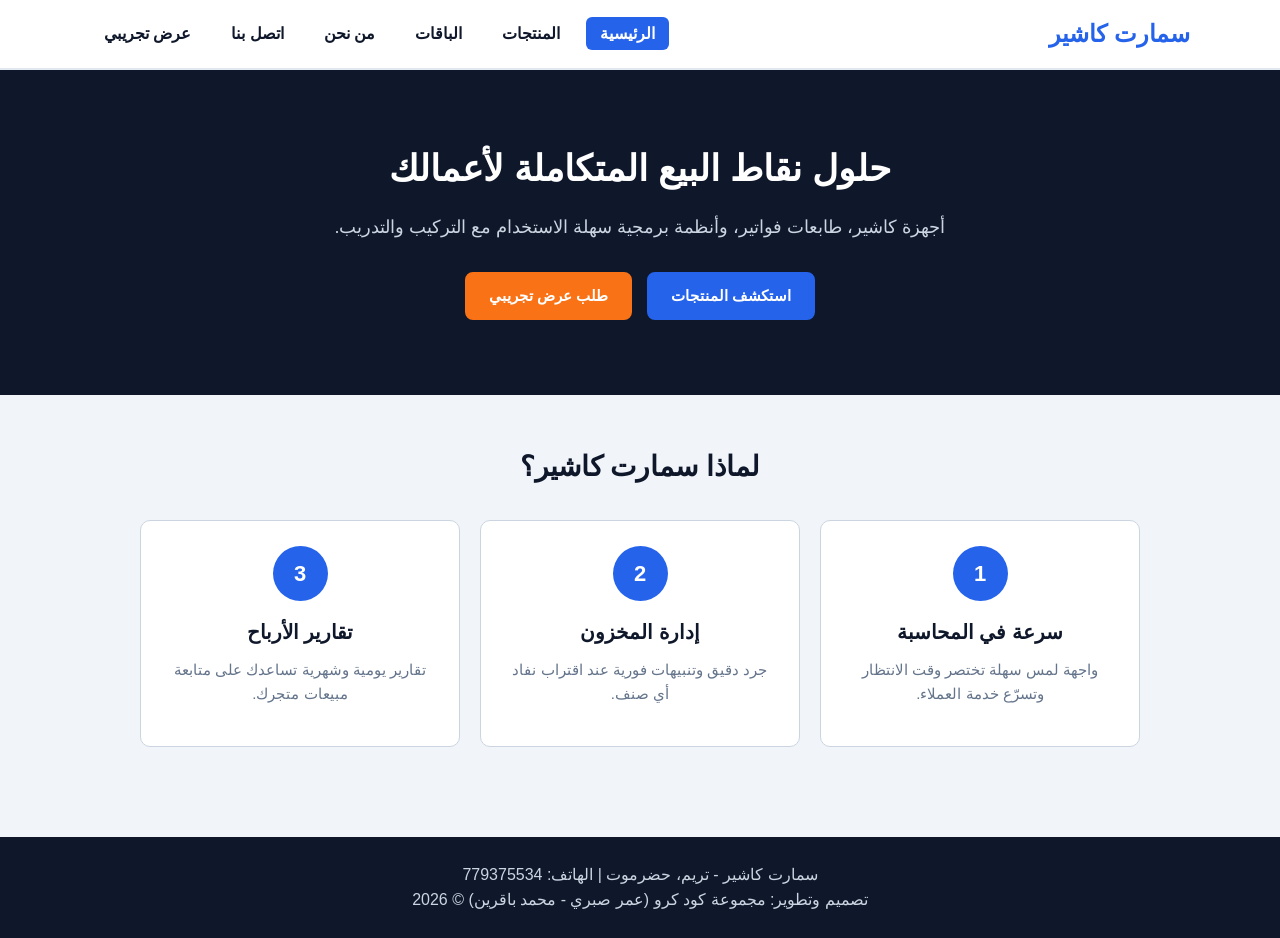
==== commit e1ee8c04: "تحديث" ====
--- a/index.html
+++ b/index.html
@@ -4,125 +4,66 @@
     <meta charset="UTF-8">
     <meta name="viewport" content="width=device-width, initial-scale=1.0">
     <title>سمارت كاشير | الرئيسية</title>
-    <meta name="description" content="حلول نقاط البيع المتكاملة: أجهزة كاشير وطابعات وبرمجيات مع التركيب والتدريب.">
-    <link href="https://fonts.googleapis.com/css2?family=Tajawal:wght@400;500;700;800&display=swap" rel="stylesheet">
     <link rel="stylesheet" href="css/style.css">
 </head>
-<body id="top">
+<body>
 
     <header>
-        <div class="header-inner">
-            <a class="logo" href="index.html"><span class="logo-icon">🧾</span><h1>سمارت كاشير</h1></a>
-            <input type="checkbox" id="menu-btn" class="sr" aria-label="فتح القائمة">
-            <label for="menu-btn" class="menu-toggle">☰</label>
+        <div class="container header-box">
+            <a href="index.html" class="logo">سمارت كاشير</a>
             <nav>
                 <ul>
                     <li><a href="index.html" class="active">الرئيسية</a></li>
                     <li><a href="products.html">المنتجات</a></li>
-                    <li><a href="pricing.html">الباقات والأسعار</a></li>
+                    <li><a href="pricing.html">الباقات</a></li>
                     <li><a href="about.html">من نحن</a></li>
                     <li><a href="contact.html">اتصل بنا</a></li>
-                    <li><a href="demo.html" class="btn-demo">طلب عرض تجريبي</a></li>
+                    <li><a href="demo.html">عرض تجريبي</a></li>
                 </ul>
             </nav>
         </div>
     </header>
 
-    <main id="main">
+    <main>
         <section class="hero">
-            <div class="hero-content">
-                <span class="tag">🚀 نظام نقاط بيع عصري لمحلك</span>
-                <h2>حلول نقاط البيع المتكاملة لأعمالك</h2>
-                <p>أجهزة كاشير، طابعات فواتير، وأنظمة برمجية متطورة مع خدمات التركيب والتدريب والدعم الفني.</p>
-                <div class="hero-actions">
-                    <a href="products.html" class="btn-primary">استكشف المنتجات</a>
-                    <a href="demo.html" class="btn-outline">اطلب عرضاً تجريبياً</a>
-                </div>
-            </div>
-        </section>
-
-        <section class="stats container">
-            <div class="stats-grid">
-                <div class="stat"><strong>500+</strong><span>عميل راضٍ</span></div>
-                <div class="stat"><strong>1200+</strong><span>جهاز تم تركيبه</span></div>
-                <div class="stat"><strong>24/7</strong><span>دعم فني</span></div>
-                <div class="stat"><strong>5 سنوات</strong><span>خبرة في السوق</span></div>
+            <div class="container">
+                <h1>حلول نقاط البيع المتكاملة لأعمالك</h1>
+                <p>أجهزة كاشير، طابعات فواتير، وأنظمة برمجية سهلة الاستخدام مع التركيب والتدريب.</p>
+                <a href="products.html" class="btn">استكشف المنتجات</a>
+                <a href="demo.html" class="btn btn-orange">طلب عرض تجريبي</a>
             </div>
         </section>
 
         <section class="section">
             <div class="container">
-                <div class="section-title">
-                    <h2>لماذا سمارت كاشير؟</h2>
-                    <p>كل ما يحتاجه محلك لإدارة المبيعات بسهولة وسرعة ودقة.</p>
-                </div>
-                <div class="features-grid">
-                    <div class="feature"><div class="icon">⚡</div><h3>سرعة في المحاسبة</h3><p>واجهة لمس سلسة تختصر وقت الانتظار وتزيد رضا عملائك.</p></div>
-                    <div class="feature"><div class="icon">📦</div><h3>إدارة المخزون</h3><p>جرد دقيق وتنبيهات فورية عند اقتراب نفاد أي صنف.</p></div>
-                    <div class="feature"><div class="icon">📊</div><h3>تقارير الأرباح</h3><p>تقارير يومية وأسبوعية وشهرية تساعدك على اتخاذ القرار.</p></div>
-                    <div class="feature"><div class="icon">🧾</div><h3>الفوترة والضريبة</h3><p>فواتير احترافية ودعم كامل لضريبة القيمة المضافة (VAT).</p></div>
-                    <div class="feature"><div class="icon">🔐</div><h3>صلاحيات المستخدمين</h3><p>مدير، كاشير، ومحاسب، لكل منهم صلاحياته الخاصة.</p></div>
-                    <div class="feature"><div class="icon">🛠️</div><h3>تركيب وتدريب</h3><p>فريقنا يركّب النظام ويدرّب موظفيك حتى يتقنوه.</p></div>
+                <h2 class="section-title">لماذا سمارت كاشير؟</h2>
+                <div class="row">
+                    <div class="card">
+                        <div class="circle">1</div>
+                        <h3>سرعة في المحاسبة</h3>
+                        <p>واجهة لمس سهلة تختصر وقت الانتظار وتسرّع خدمة العملاء.</p>
+                    </div>
+                    <div class="card">
+                        <div class="circle">2</div>
+                        <h3>إدارة المخزون</h3>
+                        <p>جرد دقيق وتنبيهات فورية عند اقتراب نفاد أي صنف.</p>
+                    </div>
+                    <div class="card">
+                        <div class="circle">3</div>
+                        <h3>تقارير الأرباح</h3>
+                        <p>تقارير يومية وشهرية تساعدك على متابعة مبيعات متجرك.</p>
+                    </div>
                 </div>
             </div>
         </section>
-
-        <section class="section section-alt">
-            <div class="container">
-                <div class="section-title">
-                    <h2>كيف نعمل؟</h2>
-                    <p>أربع خطوات بسيطة وتبدأ البيع بنظام ذكي.</p>
-                </div>
-                <div class="steps-grid">
-                    <div class="step"><div class="num">1</div><h3>اطلب عرضاً</h3><p>املأ نموذج العرض التجريبي أو تواصل معنا.</p></div>
-                    <div class="step"><div class="num">2</div><h3>اختر الباقة</h3><p>نساعدك في اختيار الأجهزة والباقة المناسبة.</p></div>
-                    <div class="step"><div class="num">3</div><h3>التركيب</h3><p>نركّب الأجهزة ونهيّئ النظام ببيانات متجرك.</p></div>
-                    <div class="step"><div class="num">4</div><h3>التدريب والدعم</h3><p>ندرّب فريقك ونرافقك بدعم فني مستمر.</p></div>
-                </div>
-            </div>
-        </section>
-
-        <section class="section">
-            <div class="container">
-                <div class="section-title"><h2>آراء عملائنا</h2></div>
-                <div class="testi-grid">
-                    <div class="testi"><div class="stars">★★★★★</div><p>"النظام وفّر علينا وقتاً كبيراً في الجرد والمحاسبة، والدعم الفني سريع جداً."</p><h4>أحمد بن سالم</h4><small>صاحب سوبرماركت</small></div>
-                    <div class="testi"><div class="stars">★★★★★</div><p>"طابعة الفواتير وقارئ الباركود يعملان بكفاءة عالية، أنصح بهم بشدة."</p><h4>خالد باعباد</h4><small>صاحب مطعم</small></div>
-                    <div class="testi"><div class="stars">★★★★☆</div><p>"التقارير الشهرية ساعدتني أعرف أرباحي الحقيقية وأي الأصناف الأكثر مبيعاً."</p><h4>سعيد المحضار</h4><small>صاحب مكتبة</small></div>
-                </div>
-            </div>
-        </section>
-
-        <section class="section section-alt">
-            <div class="container">
-                <div class="section-title"><h2>الأسئلة الشائعة</h2></div>
-                <div class="faq">
-                    <details><summary>هل أحتاج خبرة سابقة لاستخدام النظام؟</summary><p>لا، النظام سهل الاستخدام ونقدّم تدريباً كاملاً لموظفيك عند التركيب.</p></details>
-                    <details><summary>هل يعمل النظام بدون إنترنت؟</summary><p>نعم، العمليات الأساسية للبيع تعمل دون اتصال.</p></details>
-                    <details><summary>هل تتوفر ضمانات على الأجهزة؟</summary><p>جميع الأجهزة تأتي بضمان لمدة سنة مع خدمة الصيانة.</p></details>
-                    <details><summary>كيف أطلب عرضاً تجريبياً؟</summary><p>من صفحة طلب العرض التجريبي أو عبر واتساب والهاتف.</p></details>
-                </div>
-            </div>
-        </section>
-
-        <section class="cta">
-            <h2>جاهز لتطوير محلك؟</h2>
-            <p>ابدأ اليوم مع سمارت كاشير واحصل على عرض تجريبي مجاني.</p>
-            <a href="demo.html" class="btn-light">اطلب العرض التجريبي</a>
-        </section>
     </main>
 
-    <a class="whatsapp" href="https://wa.me/967779375534" target="_blank" rel="noopener" aria-label="واتساب">💬</a>
-    <a class="to-top" href="#top" aria-label="للأعلى">↑</a>
-
     <footer>
-        <div class="footer-grid">
-            <div><h4>🧾 سمارت كاشير</h4><p>حلول نقاط بيع متكاملة: أجهزة، طابعات، وبرمجيات مع التركيب والتدريب والدعم الفني.</p></div>
-            <div><h4>روابط سريعة</h4><ul><li><a href="index.html">الرئيسية</a></li><li><a href="products.html">المنتجات</a></li><li><a href="pricing.html">الباقات والأسعار</a></li><li><a href="about.html">من نحن</a></li><li><a href="contact.html">اتصل بنا</a></li></ul></div>
-            <div><h4>تواصل معنا</h4><ul><li>📍 تريم، حضرموت</li><li>📞 779375534 - 770206672</li><li>✉️ info@smartcashier.com</li></ul></div>
+        <div class="container">
+            <p>سمارت كاشير - تريم، حضرموت | الهاتف: 779375534</p>
+            <p>تصميم وتطوير: مجموعة كود كرو (عمر صبري - محمد باقرين) &copy; 2026</p>
         </div>
-        <div class="copyright">تصميم وتطوير: مجموعة كود كرو (عمر صبري - محمد باقرين) &copy; 2026</div>
     </footer>
 
 </body>
-</html>
+</html>
--- a/css/style.css
+++ b/css/style.css
@@ -1,221 +1,253 @@
-/* ===== سمارت كاشير - HTML & CSS فقط ===== */
-:root {
-    --primary: #2563eb;
-    --primary-dark: #1d4ed8;
-    --secondary: #0f172a;
-    --accent: #f97316;
-    --success: #16a34a;
-    --bg: #f1f5f9;
-    --card: #ffffff;
-    --muted: #64748b;
-    --border: #e2e8f0;
-    --radius: 14px;
-    --shadow: 0 4px 14px rgba(15, 23, 42, .08);
-    --shadow-lg: 0 14px 34px rgba(15, 23, 42, .14);
-}
-
-* { margin: 0; padding: 0; box-sizing: border-box; }
-html { scroll-behavior: smooth; }
-body { font-family: 'Tajawal', 'Segoe UI', Tahoma, sans-serif; background: var(--bg); color: #1e293b; line-height: 1.7; min-height: 100vh; display: flex; flex-direction: column; }
-main { flex: 1; }
-img { max-width: 100%; display: block; }
-a { color: inherit; }
-:focus-visible { outline: 3px solid var(--accent); outline-offset: 2px; }
-.container { max-width: 1180px; margin: 0 auto; padding: 0 20px; }
-.sr { position: absolute; opacity: 0; pointer-events: none; }
-
-/* الهيدر */
-header { background: #fff; position: sticky; top: 0; z-index: 100; box-shadow: 0 2px 10px rgba(0, 0, 0, .06); }
-.header-inner { display: flex; justify-content: space-between; align-items: center; padding: 14px 20px; max-width: 1280px; margin: 0 auto; position: relative; }
-.logo { text-decoration: none; display: flex; align-items: center; gap: 10px; }
-.logo-icon { width: 40px; height: 40px; border-radius: 10px; background: linear-gradient(135deg, var(--primary), #7c3aed); display: grid; place-items: center; font-size: 1.3rem; }
-.logo h1 { font-size: 1.4rem; color: var(--secondary); }
-nav ul { list-style: none; display: flex; align-items: center; gap: 6px; }
-nav ul li a { text-decoration: none; color: var(--secondary); font-weight: 700; padding: 8px 14px; border-radius: 8px; transition: .25s; display: inline-block; }
-nav ul li a:hover, nav ul li a.active { color: var(--primary); background: #eff6ff; }
-nav ul li a.btn-demo { background: var(--accent); color: #fff; }
-nav ul li a.btn-demo:hover { background: #ea580c; }
-.menu-toggle { display: none; border: 2px solid var(--border); border-radius: 8px; font-size: 1.4rem; padding: 2px 12px; cursor: pointer; }
-
-/* الأزرار */
-.btn-primary, .btn-outline, .btn-light { display: inline-block; padding: 12px 28px; border-radius: 10px; font-weight: 700; font-size: 1rem; text-decoration: none; cursor: pointer; border: 2px solid transparent; transition: .25s; font-family: inherit; text-align: center; }
-.btn-primary { background: var(--primary); color: #fff; box-shadow: 0 6px 16px rgba(37, 99, 235, .3); }
-.btn-primary:hover { background: var(--primary-dark); transform: translateY(-2px); }
-.btn-outline { border-color: var(--primary); color: var(--primary); }
-.btn-outline:hover { background: var(--primary); color: #fff; }
-.btn-light { background: #fff; color: var(--primary); }
-.btn-light:hover { transform: translateY(-2px); }
-.btn-sm { padding: 8px 16px; font-size: .9rem; }
-
-/* الهيرو */
-.hero { color: #fff; text-align: center; padding: 100px 20px 90px; background: radial-gradient(circle at 20% 20%, #3b82f6 0, transparent 40%), radial-gradient(circle at 80% 70%, #7c3aed 0, transparent 45%), linear-gradient(135deg, #0f172a, #1e3a8a); }
-.hero-content { max-width: 800px; margin: 0 auto; }
-.hero .tag { display: inline-block; background: rgba(255, 255, 255, .15); padding: 6px 18px; border-radius: 30px; margin-bottom: 20px; }
-.hero h2 { font-size: clamp(2rem, 5vw, 3.4rem); line-height: 1.3; margin-bottom: 18px; }
-.hero p { font-size: 1.2rem; opacity: .92; margin-bottom: 32px; }
-.hero-actions { display: flex; gap: 14px; justify-content: center; flex-wrap: wrap; }
-.hero .btn-outline { border-color: #fff; color: #fff; }
-.hero .btn-outline:hover { background: #fff; color: var(--primary); }
-
-.stats { margin-top: -50px; position: relative; z-index: 2; }
-.stats-grid { display: grid; grid-template-columns: repeat(auto-fit, minmax(160px, 1fr)); gap: 18px; background: var(--card); padding: 28px; border-radius: var(--radius); box-shadow: var(--shadow-lg); text-align: center; }
-.stat strong { display: block; font-size: 2.2rem; color: var(--primary); }
-.stat span { color: var(--muted); font-weight: 700; }
-
-/* الأقسام */
-.section { padding: 70px 0; }
-.section-alt { background: #fff; }
-.section-title { text-align: center; margin-bottom: 45px; }
-.section-title h2 { font-size: clamp(1.7rem, 4vw, 2.4rem); color: var(--secondary); }
-.section-title h2::after { content: ''; display: block; width: 60px; height: 4px; background: var(--accent); border-radius: 4px; margin: 10px auto 0; }
-.section-title p { color: var(--muted); font-size: 1.1rem; }
-.page-banner { background: linear-gradient(135deg, #0f172a, #1e3a8a); color: #fff; text-align: center; padding: 55px 20px; }
-.page-banner h2 { font-size: 2.3rem; }
-.page-banner p { opacity: .85; }
-
-.features-grid, .steps-grid, .testi-grid, .values { display: grid; grid-template-columns: repeat(auto-fit, minmax(240px, 1fr)); gap: 24px; }
-.values { margin-bottom: 50px; }
-.feature, .step, .testi { background: var(--card); padding: 30px 24px; border-radius: var(--radius); box-shadow: var(--shadow); text-align: center; transition: .3s; border: 1px solid var(--border); }
-.feature:hover, .step:hover, .testi:hover { transform: translateY(-6px); box-shadow: var(--shadow-lg); }
-.feature .icon { width: 64px; height: 64px; margin: 0 auto 14px; border-radius: 18px; background: #eff6ff; display: grid; place-items: center; font-size: 1.9rem; }
-.feature h3, .step h3 { color: var(--secondary); margin-bottom: 8px; }
-.feature p, .step p, .testi p { color: var(--muted); }
-.step .num { width: 46px; height: 46px; border-radius: 50%; background: var(--primary); color: #fff; font-weight: 800; display: grid; place-items: center; margin: 0 auto 12px; font-size: 1.2rem; }
-.testi .stars { color: #f59e0b; letter-spacing: 3px; }
-.testi h4 { margin-top: 12px; color: var(--secondary); }
-.testi small { color: var(--muted); }
-
-/* الأسئلة الشائعة (details بدون JS) */
-.faq { max-width: 800px; margin: 0 auto; }
-.faq details { background: var(--card); border: 1px solid var(--border); border-radius: 12px; margin-bottom: 12px; padding: 4px 20px; box-shadow: var(--shadow); }
-.faq summary { cursor: pointer; font-weight: 700; padding: 14px 0; color: var(--secondary); }
-.faq details[open] summary { color: var(--primary); }
-.faq details p { color: var(--muted); padding-bottom: 14px; }
-
-.cta { background: linear-gradient(135deg, var(--primary), #7c3aed); color: #fff; text-align: center; padding: 60px 20px; }
-.cta h2 { font-size: 2rem; }
-.cta p { margin: 8px 0 24px; opacity: .92; }
-
-/* المنتجات + فلترة بـ CSS فقط */
-.filters { display: flex; gap: 8px; flex-wrap: wrap; justify-content: center; margin-bottom: 30px; }
-.filter-btn { padding: 10px 22px; border-radius: 30px; border: 1px solid var(--border); background: #fff; cursor: pointer; font-weight: 700; color: var(--secondary); transition: .2s; }
-.filter-btn:hover { background: #eff6ff; }
-#f-all:checked ~ .filters label[for="f-all"],
-#f-hw:checked ~ .filters label[for="f-hw"],
-#f-sw:checked ~ .filters label[for="f-sw"] { background: var(--primary); color: #fff; border-color: var(--primary); }
-#f-hw:checked ~ .product-grid .product-card[data-cat="software"] { display: none; }
-#f-sw:checked ~ .product-grid .product-card[data-cat="hardware"] { display: none; }
-.product-grid { display: grid; grid-template-columns: repeat(auto-fill, minmax(250px, 1fr)); gap: 26px; }
-.product-card { background: var(--card); border-radius: var(--radius); padding: 20px; text-align: center; box-shadow: var(--shadow); transition: .3s; display: flex; flex-direction: column; position: relative; border: 1px solid var(--border); }
-.product-card:hover { transform: translateY(-8px); box-shadow: var(--shadow-lg); }
-.product-card .thumb { height: 190px; background: #f8fafc; border-radius: 10px; margin-bottom: 14px; display: grid; place-items: center; overflow: hidden; }
-.product-card .thumb img { width: 100%; height: 100%; object-fit: contain; }
-.product-card .cat { position: absolute; top: 14px; right: 14px; background: var(--secondary); color: #fff; font-size: .75rem; padding: 3px 12px; border-radius: 20px; }
-.product-card h3 { color: var(--secondary); font-size: 1.2rem; margin-bottom: 8px; }
-.product-card p { color: var(--muted); font-size: .95rem; margin-bottom: 14px; flex: 1; }
-.product-card .price { display: block; font-size: 1.6rem; color: var(--accent); font-weight: 800; margin-bottom: 14px; }
-.card-actions { display: flex; gap: 8px; justify-content: center; flex-wrap: wrap; }
-
-/* الباقات + تبديل شهري/سنوي بـ CSS فقط */
-.billing-toggle { display: flex; justify-content: center; align-items: center; gap: 14px; margin-bottom: 40px; font-weight: 700; }
-.billing-toggle label { cursor: pointer; }
-.slider { display: block; position: relative; width: 56px; height: 30px; background: var(--primary); border-radius: 30px; transition: .3s; }
-.slider::before { content: ''; position: absolute; width: 22px; height: 22px; background: #fff; border-radius: 50%; top: 4px; right: 4px; transition: .3s; }
-#billing:checked ~ .billing-toggle .slider { background: #94a3b8; }
-#billing:checked ~ .billing-toggle .slider::before { transform: translateX(-26px); }
-.save-badge { background: #dcfce7; color: var(--success); padding: 2px 10px; border-radius: 20px; font-size: .8rem; }
-.m { display: none; }
-#billing:checked ~ .pricing-grid .m { display: inline; }
-#billing:checked ~ .pricing-grid .y { display: none; }
-.pricing-grid { display: grid; grid-template-columns: repeat(auto-fit, minmax(290px, 1fr)); gap: 28px; align-items: center; }
-.pricing-card { background: var(--card); border-radius: var(--radius); padding: 40px 24px; text-align: center; box-shadow: var(--shadow); border: 1px solid var(--border); position: relative; transition: .3s; }
-.pricing-card:hover { transform: translateY(-6px); box-shadow: var(--shadow-lg); }
-.pricing-card h3 { font-size: 1.5rem; color: var(--secondary); margin-bottom: 12px; }
-.pricing-card .price { color: var(--muted); margin-bottom: 22px; }
-.pricing-card .price b { font-size: 3rem; color: var(--secondary); font-weight: 800; }
-.features { list-style: none; margin-bottom: 28px; }
-.features li { color: var(--muted); padding: 10px 0; border-bottom: 1px solid var(--border); }
-.features li::before { content: '✓ '; color: var(--success); font-weight: 800; }
-.features li:last-child { border: none; }
-.pricing-card.featured { border: 2px solid var(--primary); transform: scale(1.05); box-shadow: 0 16px 36px rgba(37, 99, 235, .25); }
-.pricing-card.featured:hover { transform: scale(1.05) translateY(-6px); }
-.badge { background: var(--accent); color: #fff; padding: 6px 20px; border-radius: 20px; font-weight: 700; position: absolute; top: -16px; left: 50%; transform: translateX(-50%); }
-.table-wrap { overflow-x: auto; margin-top: 60px; background: #fff; border-radius: var(--radius); box-shadow: var(--shadow); }
-table.compare { width: 100%; border-collapse: collapse; min-width: 560px; }
-table.compare th, table.compare td { padding: 14px; text-align: center; border-bottom: 1px solid var(--border); }
-table.compare th { background: var(--secondary); color: #fff; }
-table.compare td:first-child { text-align: right; font-weight: 700; }
-
-/* النماذج */
-.form-box { max-width: 640px; margin: 0 auto; background: var(--card); padding: 40px; border-radius: var(--radius); box-shadow: var(--shadow); border-top: 5px solid var(--primary); }
-.form-group { margin-bottom: 20px; }
-.form-group label { display: block; margin-bottom: 6px; font-weight: 700; color: var(--secondary); }
-.form-group input, .form-group select, .form-group textarea { width: 100%; padding: 12px 14px; border: 1px solid var(--border); border-radius: 10px; font-size: 1rem; font-family: inherit; background: #fff; transition: .2s; }
-.form-group input:focus, .form-group select:focus, .form-group textarea:focus { border-color: var(--primary); box-shadow: 0 0 0 4px rgba(37, 99, 235, .15); outline: none; }
-.form-group input:not(:placeholder-shown):invalid, .form-group textarea:not(:placeholder-shown):invalid { border-color: #dc2626; }
-.form-group input:not(:placeholder-shown):valid, .form-group textarea:not(:placeholder-shown):valid { border-color: var(--success); }
-.btn-submit { width: 100%; border: none; font-size: 1.15rem; margin-top: 8px; }
-.contact-container { display: grid; grid-template-columns: 1fr 1.5fr; gap: 30px; }
-.contact-info { background: var(--secondary); color: #fff; padding: 36px; border-radius: var(--radius); box-shadow: var(--shadow-lg); }
-.contact-info h3 { color: #60a5fa; font-size: 1.5rem; margin-bottom: 22px; }
-.contact-info p { margin-bottom: 18px; }
-.contact-info a { color: #fff; }
-.map-box { margin-top: 30px; border-radius: var(--radius); overflow: hidden; box-shadow: var(--shadow); }
-.map-box iframe { width: 100%; height: 280px; border: 0; display: block; }
-
-/* من نحن */
-.about-text { max-width: 860px; margin: 0 auto 50px; background: var(--card); padding: 38px; border-radius: var(--radius); box-shadow: var(--shadow); text-align: center; }
-.about-text h2 { color: var(--secondary); margin-bottom: 14px; }
-.about-text p { color: var(--muted); font-size: 1.1rem; }
-.team-grid { display: flex; justify-content: center; gap: 30px; flex-wrap: wrap; }
-.team-member { background: var(--card); padding: 30px; border-radius: var(--radius); text-align: center; box-shadow: var(--shadow); width: 270px; transition: .3s; }
-.team-member:hover { transform: translateY(-6px); }
-.member-avatar { font-size: 3.4rem; width: 100px; height: 100px; line-height: 100px; border-radius: 50%; background: linear-gradient(135deg, #dbeafe, #ede9fe); margin: 0 auto 14px; }
-.team-member h3 { color: var(--secondary); font-size: 1.15rem; }
-.team-member p { color: var(--primary); font-weight: 700; }
-
-/* التفاصيل */
-.breadcrumb { padding: 18px 0 0; color: var(--muted); }
-.breadcrumb a { color: var(--primary); text-decoration: none; }
-.details-container { display: grid; grid-template-columns: 1fr 1fr; gap: 44px; background: var(--card); padding: 40px; border-radius: var(--radius); box-shadow: var(--shadow); margin: 24px 0 30px; }
-.product-image-large { background: #f8fafc; border-radius: var(--radius); display: grid; place-items: center; padding: 20px; }
-.product-image-large img { max-height: 400px; width: 100%; object-fit: contain; }
-.product-info h2 { font-size: 2rem; color: var(--secondary); margin-bottom: 8px; }
-.price-tag { font-size: 2.3rem; color: var(--accent); font-weight: 800; margin-bottom: 16px; }
-.description { color: var(--muted); font-size: 1.05rem; margin-bottom: 24px; }
-.product-info h3 { color: var(--primary); margin-bottom: 12px; }
-.specs-list { list-style: none; margin-bottom: 30px; }
-.specs-list li { padding: 8px 24px 8px 0; position: relative; border-bottom: 1px dashed var(--border); }
-.specs-list li::before { content: '✓'; position: absolute; right: 0; color: var(--success); font-weight: 800; }
-.action-buttons { display: flex; gap: 12px; flex-wrap: wrap; }
-.related { margin-bottom: 60px; }
-.related h3 { margin-bottom: 14px; color: var(--secondary); }
-
-/* عناصر عامة */
-.whatsapp { position: fixed; bottom: 22px; left: 22px; width: 56px; height: 56px; border-radius: 50%; background: #25d366; display: grid; place-items: center; font-size: 1.7rem; text-decoration: none; box-shadow: var(--shadow-lg); z-index: 90; transition: .25s; }
-.whatsapp:hover { transform: scale(1.1); }
-.to-top { position: fixed; bottom: 22px; right: 22px; width: 46px; height: 46px; border-radius: 50%; background: var(--primary); color: #fff; display: grid; place-items: center; font-size: 1.3rem; text-decoration: none; box-shadow: var(--shadow-lg); z-index: 90; }
-
-/* الفوتر */
-footer { background: var(--secondary); color: #cbd5e1; margin-top: auto; }
-.footer-grid { display: grid; grid-template-columns: 1.5fr 1fr 1fr; gap: 30px; padding: 46px 20px 28px; max-width: 1180px; margin: 0 auto; }
-footer h4 { color: #fff; margin-bottom: 12px; }
-footer ul { list-style: none; }
-footer li { margin-bottom: 6px; }
-footer a { text-decoration: none; color: #cbd5e1; }
-footer a:hover { color: #fff; }
-.copyright { text-align: center; padding: 16px; border-top: 1px solid rgba(255, 255, 255, .1); font-size: .9rem; }
-
-/* الجوال (قائمة بدون JS عبر checkbox) */
-@media (max-width: 900px) {
-    .menu-toggle { display: block; }
-    nav { position: absolute; top: 100%; right: 0; left: 0; background: #fff; box-shadow: 0 10px 20px rgba(0, 0, 0, .1); display: none; padding: 12px 20px 20px; }
-    #menu-btn:checked ~ nav { display: block; }
-    nav ul { flex-direction: column; align-items: stretch; }
-    nav ul li a { display: block; }
-    .contact-container, .details-container { grid-template-columns: 1fr; }
-    .pricing-card.featured, .pricing-card.featured:hover { transform: none; }
-    .footer-grid { grid-template-columns: 1fr; }
-    .hero { padding: 70px 20px 80px; }
-}
-@media print { header, footer, .whatsapp, .to-top { display: none; } }
+* {
+    margin: 0;
+    padding: 0;
+    box-sizing: border-box;
+}
+
+body {
+    font-family: Tahoma, Arial, sans-serif;
+    background-color: #f1f5f9;
+    color: #1e293b;
+    line-height: 1.6;
+}
+
+a {
+    text-decoration: none;
+    color: inherit;
+}
+
+.container {
+    width: 1100px;
+    margin: 0 auto;
+}
+
+header {
+    background-color: #ffffff;
+    border-bottom: 2px solid #e2e8f0;
+    padding: 15px 0;
+}
+
+.header-box {
+    display: flex;
+    flex-direction: row;
+    justify-content: space-between;
+    align-items: center;
+}
+
+.logo {
+    font-size: 24px;
+    font-weight: bold;
+    color: #2563eb;
+}
+
+nav ul {
+    list-style: none;
+    display: flex;
+    flex-direction: row;
+    gap: 12px;
+}
+
+nav a {
+    padding: 8px 14px;
+    border-radius: 6px;
+    font-weight: bold;
+    color: #0f172a;
+}
+
+nav a:hover,
+nav a.active {
+    background-color: #2563eb;
+    color: #ffffff;
+}
+
+.hero {
+    background-color: #0f172a;
+    color: #ffffff;
+    text-align: center;
+    padding: 70px 20px;
+}
+
+.hero h1 {
+    font-size: 36px;
+    margin-bottom: 15px;
+}
+
+.hero p {
+    font-size: 18px;
+    color: #cbd5e1;
+    margin-bottom: 25px;
+}
+
+.btn {
+    display: inline-block;
+    padding: 10px 22px;
+    margin: 5px;
+    background-color: #2563eb;
+    color: #ffffff;
+    border-radius: 8px;
+    font-weight: bold;
+    border: 2px solid #2563eb;
+    cursor: pointer;
+    font-size: 15px;
+}
+
+.btn:hover {
+    background-color: #1d4ed8;
+}
+
+.btn-orange {
+    background-color: #f97316;
+    border-color: #f97316;
+}
+
+.btn-orange:hover {
+    background-color: #ea580c;
+}
+
+.section {
+    padding: 50px 0;
+}
+
+.section-title {
+    text-align: center;
+    font-size: 28px;
+    color: #0f172a;
+    margin-bottom: 30px;
+}
+
+.row {
+    display: flex;
+    flex-direction: row;
+    justify-content: center;
+    flex-wrap: wrap;
+    gap: 20px;
+}
+
+.card {
+    width: 320px;
+    background-color: #ffffff;
+    border: 1px solid #cbd5e1;
+    border-radius: 10px;
+    padding: 25px;
+    text-align: center;
+}
+
+.card img {
+    width: 100%;
+    height: 170px;
+    object-fit: contain;
+    margin-bottom: 15px;
+    border-radius: 8px;
+}
+
+.card h3 {
+    color: #0f172a;
+    margin-bottom: 10px;
+    font-size: 20px;
+}
+
+.card p {
+    color: #64748b;
+    margin-bottom: 15px;
+    font-size: 15px;
+}
+
+.circle {
+    width: 55px;
+    height: 55px;
+    background-color: #2563eb;
+    color: #ffffff;
+    border-radius: 50%;
+    font-size: 22px;
+    font-weight: bold;
+    line-height: 55px;
+    margin: 0 auto 15px auto;
+}
+
+.price {
+    font-size: 24px;
+    font-weight: bold;
+    color: #f97316;
+    margin-bottom: 15px;
+}
+
+.list {
+    list-style: none;
+    margin-bottom: 20px;
+    text-align: right;
+}
+
+.list li {
+    padding: 8px 0;
+    border-bottom: 1px solid #e2e8f0;
+}
+
+table {
+    width: 100%;
+    border-collapse: collapse;
+    background-color: #ffffff;
+    margin-top: 30px;
+}
+
+th,
+td {
+    border: 1px solid #cbd5e1;
+    padding: 12px;
+    text-align: center;
+}
+
+th {
+    background-color: #0f172a;
+    color: #ffffff;
+}
+
+.form-box {
+    width: 550px;
+    margin: 0 auto;
+    background-color: #ffffff;
+    border: 1px solid #cbd5e1;
+    border-radius: 10px;
+    padding: 30px;
+}
+
+.form-box label {
+    display: block;
+    font-weight: bold;
+    margin-bottom: 6px;
+}
+
+.form-box input,
+.form-box select,
+.form-box textarea {
+    width: 100%;
+    padding: 10px;
+    margin-bottom: 15px;
+    border: 1px solid #cbd5e1;
+    border-radius: 6px;
+    font-family: inherit;
+    font-size: 15px;
+}
+
+.details-box {
+    background-color: #ffffff;
+    border: 1px solid #cbd5e1;
+    border-radius: 10px;
+    padding: 30px;
+    display: flex;
+    flex-direction: row;
+    gap: 30px;
+    align-items: center;
+}
+
+.details-box img {
+    width: 360px;
+    border-radius: 10px;
+}
+
+footer {
+    background-color: #0f172a;
+    color: #cbd5e1;
+    text-align: center;
+    padding: 25px 0;
+    margin-top: 40px;
+}
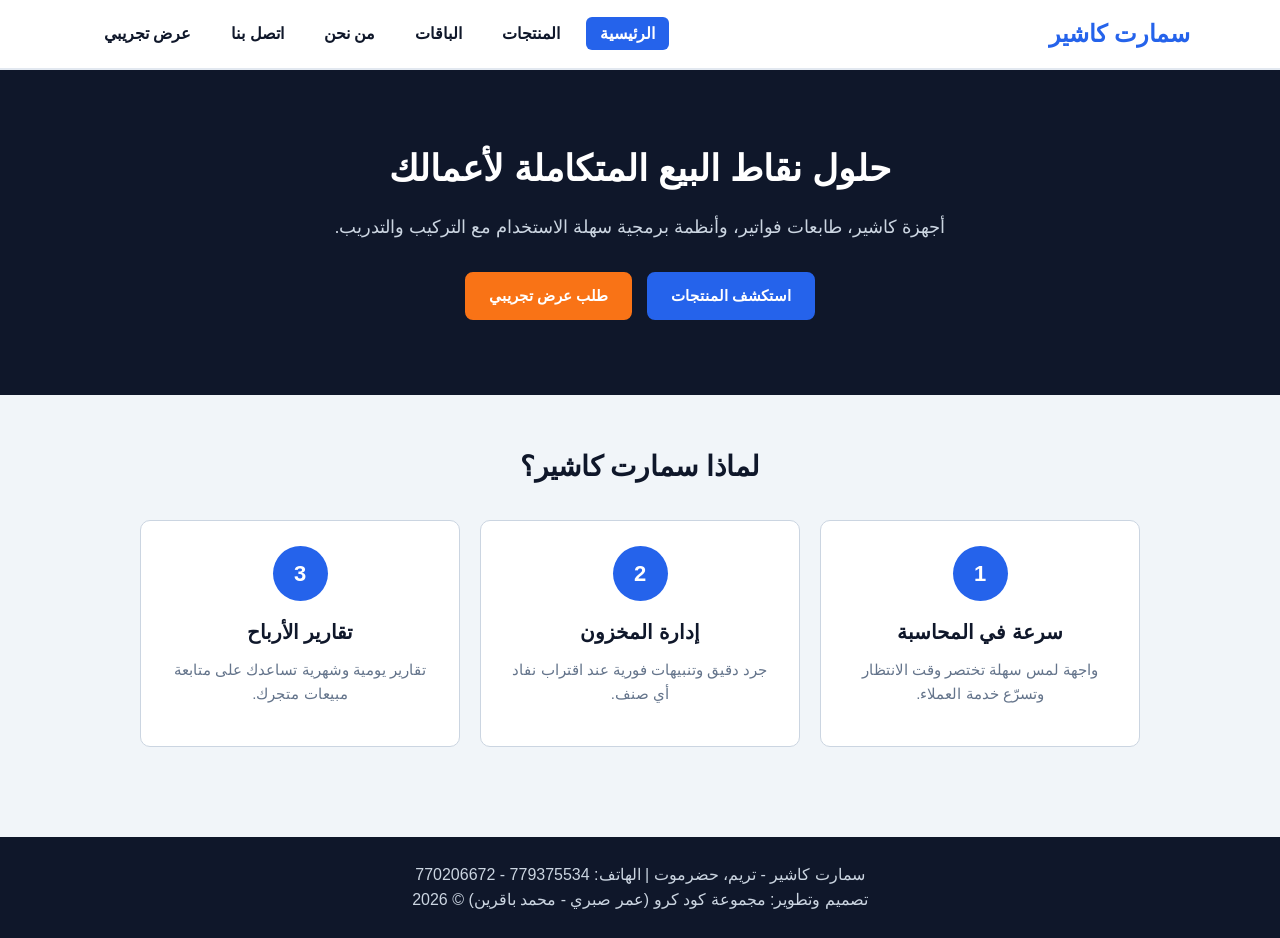
==== commit f740ca97: "تحديث" ====
--- a/index.html
+++ b/index.html
@@ -60,7 +60,7 @@
 
     <footer>
         <div class="container">
-            <p>سمارت كاشير - تريم، حضرموت | الهاتف: 779375534</p>
+            <p>سمارت كاشير - تريم، حضرموت | الهاتف: 779375534 - 770206672</p>
             <p>تصميم وتطوير: مجموعة كود كرو (عمر صبري - محمد باقرين) &copy; 2026</p>
         </div>
     </footer>
--- a/css/style.css
+++ b/css/style.css
@@ -25,6 +25,9 @@
     background-color: #ffffff;
     border-bottom: 2px solid #e2e8f0;
     padding: 15px 0;
+    position: sticky;
+    top: 0;
+    z-index: 100;
 }
 
 .header-box {
